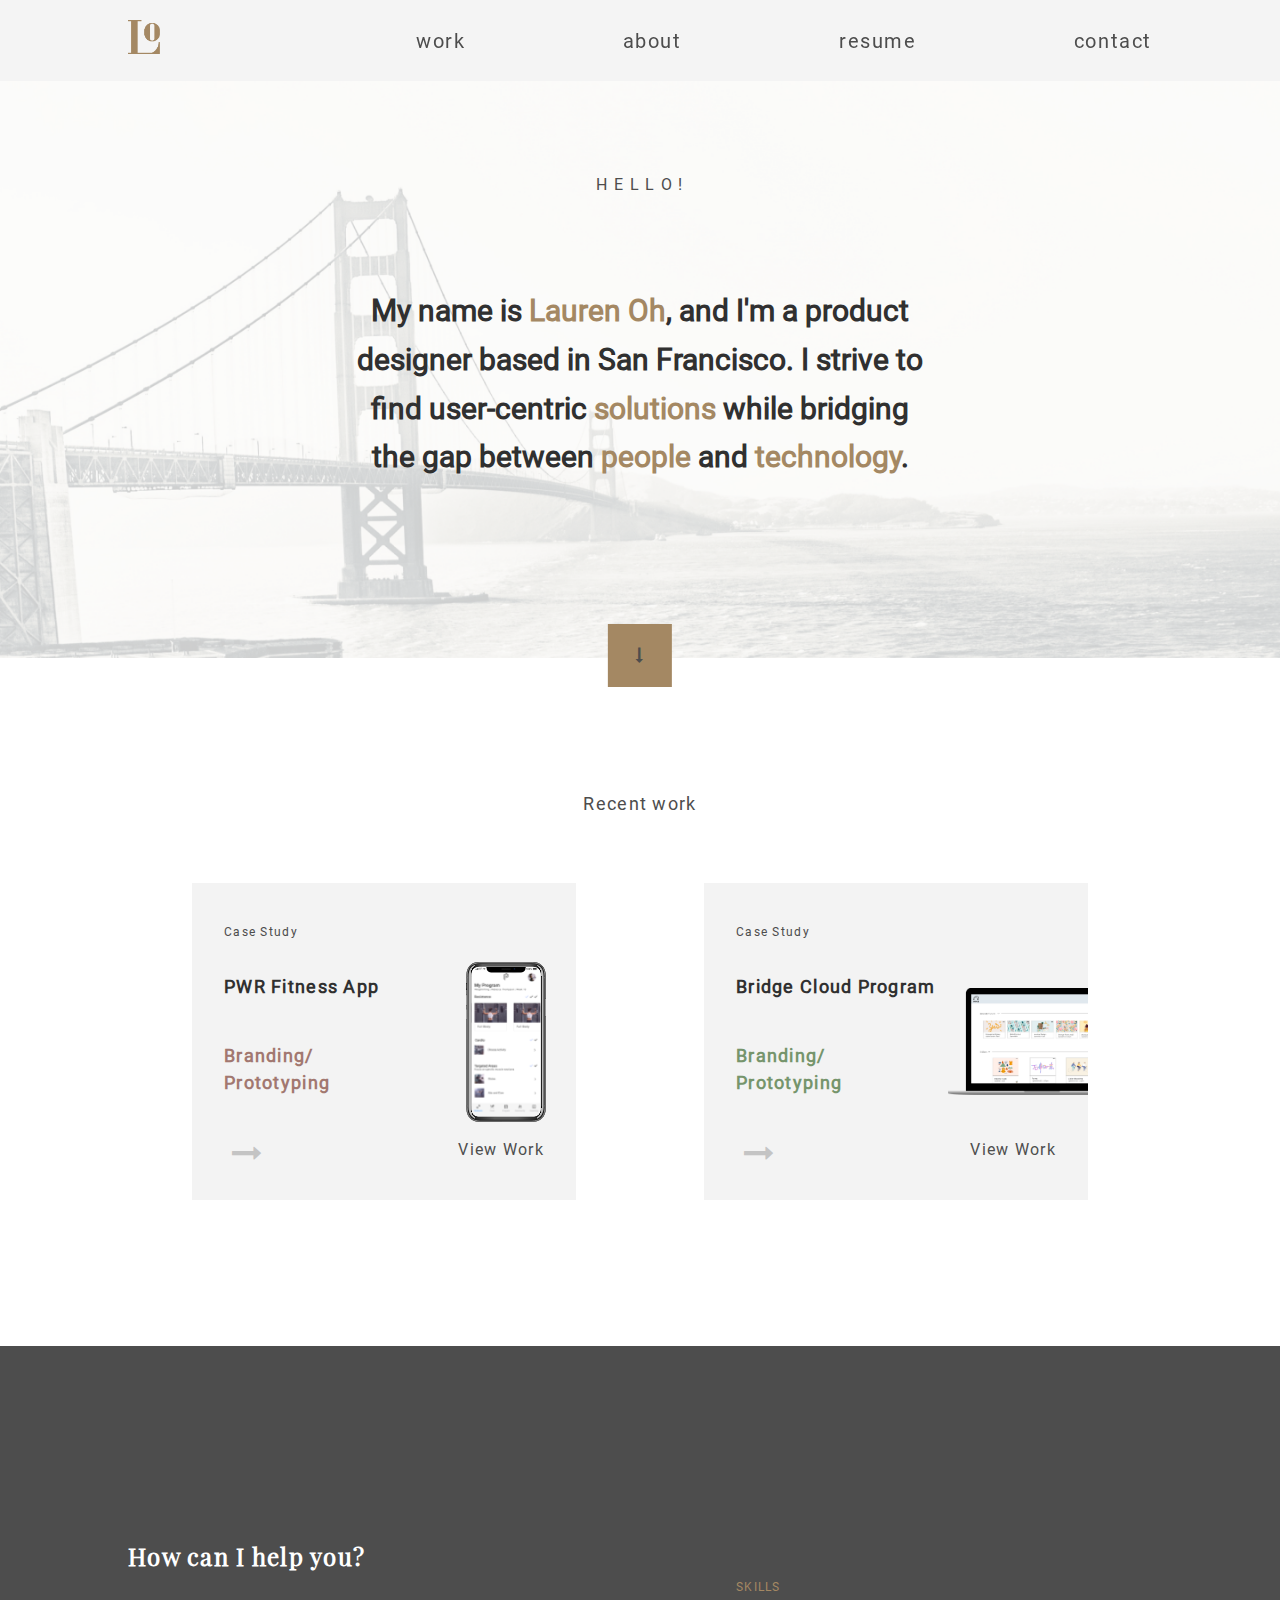
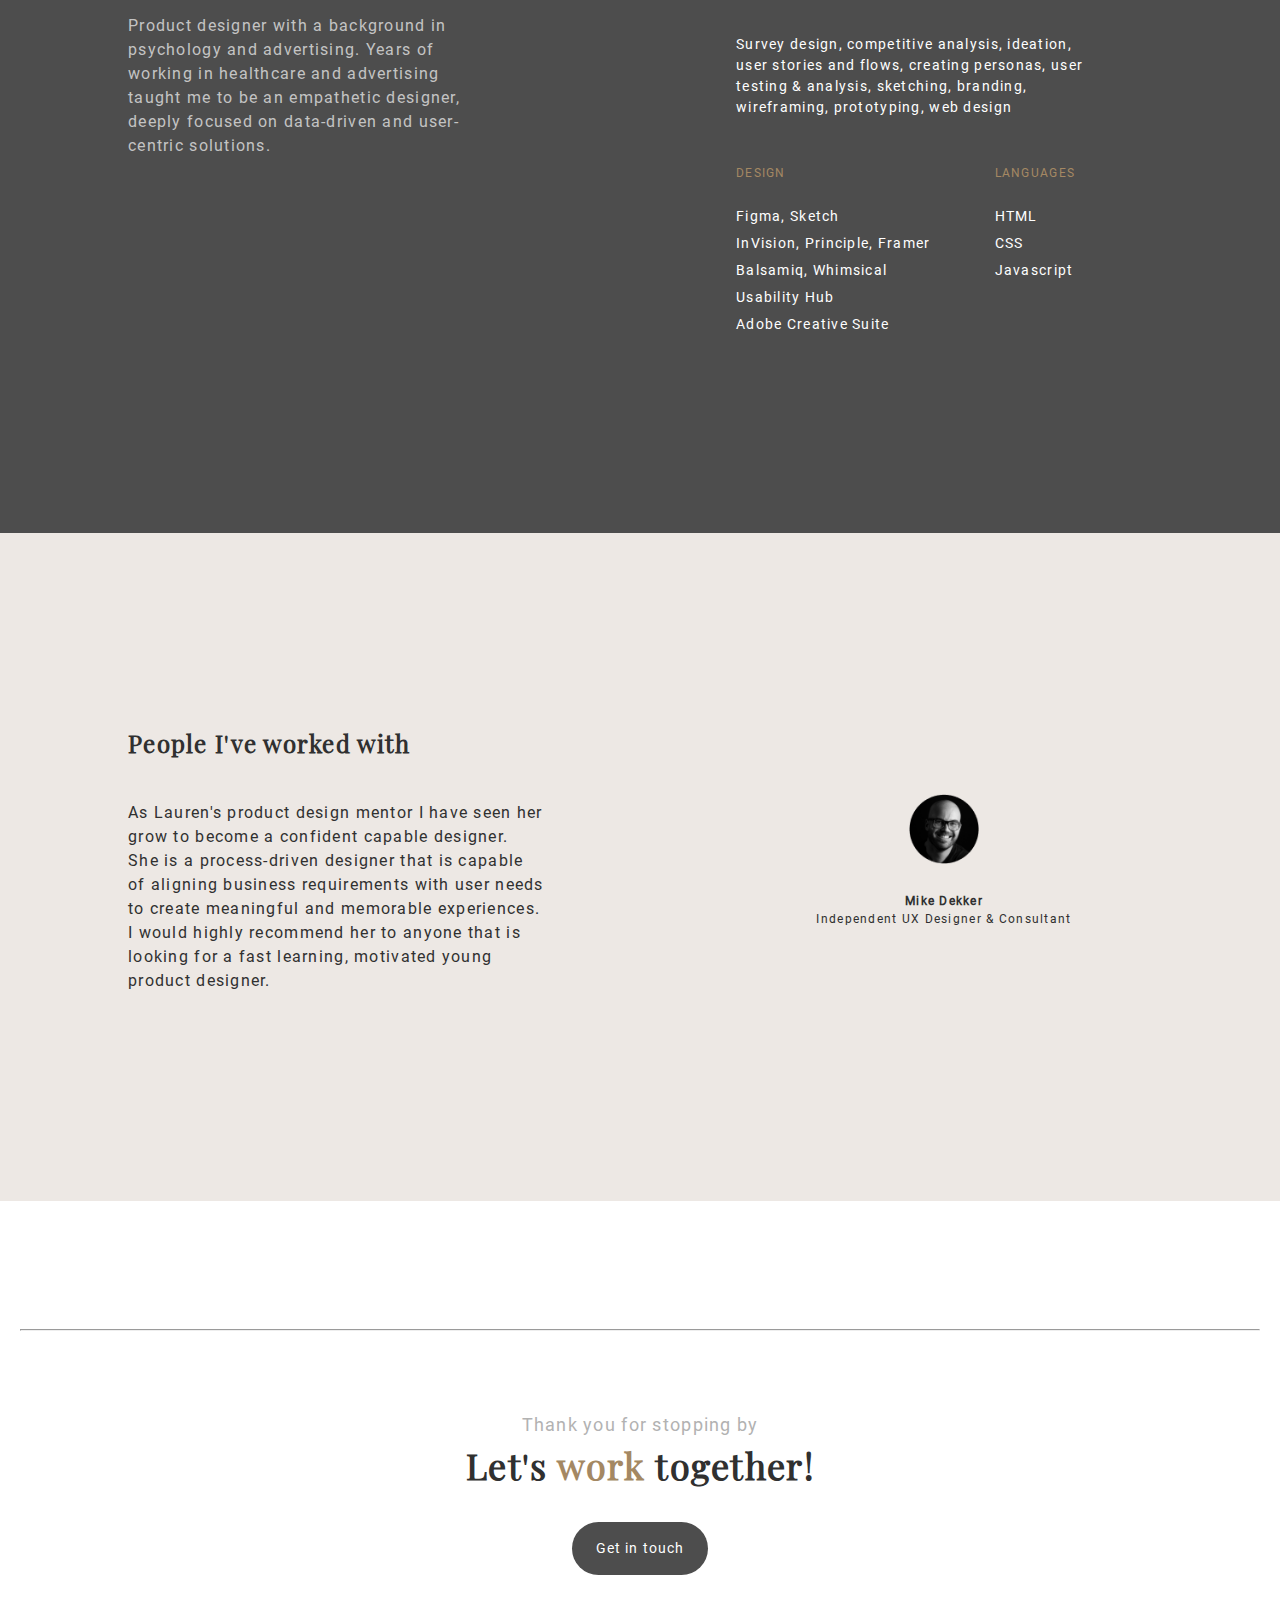
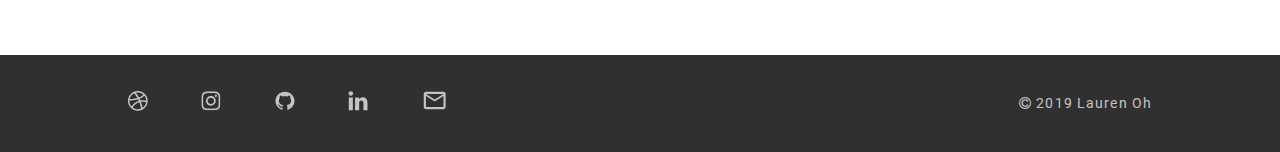
==== index.html @ cbb84909 "resume update" ====
<!DOCTYPE html>
<html lang="en">
<head>
  <!-- Global site tag (gtag.js) - Google Analytics -->
  <script async src="https://www.googletagmanager.com/gtag/js?id=G-BFFGH9ZVQP"></script>
  <script>
    window.dataLayer = window.dataLayer || [];
    function gtag(){dataLayer.push(arguments);}
    gtag('js', new Date());

    gtag('config', 'G-BFFGH9ZVQP');
  </script>

  <link rel="icon" type="image/png" href="images/favicon-16x16.png" sizes="16x16">
  <link rel="icon" type="image/png" href="images/favicon-32x32.png" sizes="32x32">
  <link rel="icon" type="image/png" href="images/logo_1.png" sizes="96x96">
  <link rel="icon" type="image/png" href="images/android-chrome-192x192.png" sizes="160x160">
  <link rel="icon" type="image/png" href="images/android-chrome-192x192.png" sizes="196x196">
  <link rel="apple-touch-icon" sizes="57x57" href="images/apple-touch-icon-180x180.png">
  <link rel="apple-touch-icon" sizes="114x114" href="images/apple-touch-icon-180x180.png">
  <link rel="apple-touch-icon" sizes="72x72" href="images/apple-touch-icon-180x180.png">
  <link rel="apple-touch-icon" sizes="144x144" href="images/apple-touch-icon-180x180.png">
  <link rel="apple-touch-icon" sizes="60x60" href="images/apple-touch-icon-180x180.png">
  <link rel="apple-touch-icon" sizes="120x120" href="images/apple-touch-icon-180x180.png">
  <link rel="apple-touch-icon" sizes="76x76" href="images/apple-touch-icon-180x180.png">
  <link rel="apple-touch-icon" sizes="152x152" href="images/apple-touch-icon-180x180.png">
  <meta name="msapplication-TileColor" content="#2b5797">
  <meta name="msapplication-TileImage" content="/mstile-144x144.png">

  <title>Product Designer | Lauren Oh</title>
  <meta name="viewport" content="width=device-width, intial-scale=1">
  <!-- Font Awesome -->
  <link href="https://maxcdn.bootstrapcdn.com/font-awesome/4.7.0/css/font-awesome.min.css" rel="stylesheet">
  <!-- Custom Styles -->
  <link rel="stylesheet" href="styles/normalize.css">
  <link rel="stylesheet" href="styles/main.css">
  <link rel="stylesheet" href="styles/about-me.css">
  <link rel="stylesheet" href="styles/project.css">
  <link rel="stylesheet" href="styles/project2.css">
  <link rel="stylesheet" href="styles/contact.css">
  <link rel="stylesheet" type="text/css" href="styles/animate.css">
</head>

<!--Font Sizes
PARAGRAPH
Mobile(10)/Desktop(16)-> text-xs md:text-base lg:text-base
Mobile(12)/Desktop(20)-> text-xs md:text-xl lg:text-xl
Mobile(16)/Desktop(25)-> text-base md:text-2xl lg:text-2xl

HEADER
Mobile(18)/Desktop(30)-> text-lg md:text-3xl lg:text-3xl
Mobile(25)/Desktop(36)-> text-2xl md:text-4xl lg:text-4xl
Mobile(30)/Desktop(45)-> text-3xl md:text-5xl lg:text-5xl
-->
<body>
  <nav class="navbar-position">
    <div class="navbar-container">
      <a href="/index.html"><img src="images/logo_1.png" alt="logo" width="32" height="34"></a>
      <div class="navbar-section">
        <a href="/index.html#work" class="navbar-word navbar-work">work</a>
        <a href="/about-me.html" class="navbar-word">about</a>
        <a href="https://drive.google.com/file/d/1Kkj6wcuo2KZPsmFwVbQT-AN4ywrLb2QT/view?usp=sharing" target="_blank" class="navbar-word">resume</a>
        <a href="/contact.html" class="navbar-word">contact</a>
      </div>
    </div>
  </nav>
  <section class="main-container info-section">
    <h1 class="animated fadeInDown intro-header">H E L L O !</h1>
    <p class="animated fadeIn intro-message">My name is <a href="/about-me.html"><span class="highlighted-text">Lauren Oh</span></a>, and I'm a product designer based in San Francisco. I strive to find user-centric <span class="highlighted-text">solutions</span> while bridging the gap between <span class="highlighted-text">people</span> and <span class="highlighted-text">technology</span>.</p>
    <!--
    <a href="/project.html"><div class="primary-button">View work<i class="fa fa-long-arrow-right" aria-hidden="true"></i></div></a>
  -->
    <a href="/index.html#work"><div class="animated fadeIn fade-work arrow-box"><i class="fa fa-long-arrow-down" aria-hidden="true"></i></div></a>
  </section>


<!--
  <div class="profile-backdrop">
    <img class="profile-picture" src="images/profile-picture.jpg" alt="profile-picture">
    <a href="/about-me.html"><button class="primary-button text-xs lg:text-sm py-4 px-6 about-me-button" type="button">About me<i class="fa fa-long-arrow-right ml-2" aria-hidden="true"></i></button></a>
  </div>
-->

<section class="main-container recent-work-padding" id="work">
  <div class="recent-work">
    <div>Recent work</div>
    <!--<div><i class="fa fa-long-arrow-down recent-arrow" aria-hidden="true"></i></div>-->
  </div>
  <div class="case-study-container">

    <div class="case-study-box2 animated fadeInLeft fade-cs" onclick="viewPwr()">
      <div>
        <h1 class="case-study">Case Study</h1><br>
        <h2 class="case-study-name">PWR Fitness App</h2><br>
        <p class="case-study-type2">Branding/<br> Prototyping</p><br>
        <div class="view-work">
          <i class="fa fa-long-arrow-right large-arrow-right" aria-hidden="true"></i>
          <a href="/project2.html">View Work</a>
        </div>
      </div>
    </div>


    <div class="case-study-box animated fadeInLeft fade-cs" onclick="viewBridge()">
      <div>
        <h1 class="case-study">Case Study</h1><br>
        <h2 class="case-study-name">Bridge Cloud Program</h2><br>
        <p class="case-study-type1">Branding/<br>Prototyping</p><br>
        <div class="view-work">
          <i class="fa fa-long-arrow-right large-arrow-right" aria-hidden="true"></i>
          <a href="/project.html">View Work</a>
        </div>
      </div>
    </div>

  </div>
</section>

  <section class="main-container skills-container skills-info">
    <div class="skills-box">
      <div class="skills-text-alignment">
        <h1 class="skills-question">How can I help you?</h1><br>
        <p class="skills-sentences">Product designer with a background in psychology and advertising. Years of working in healthcare and advertising taught me to be an empathetic designer, deeply focused on data-driven and user-centric solutions.</p>
      </div>



    <div class="skills-list-placement">
      <div class="skills-paragraph">
        <h2 class="skills-header">SKILLS</h2><br>
        <p class="skills-list">Survey design, competitive analysis, ideation, user stories and flows, creating personas, user testing & analysis, sketching, branding, wireframing, prototyping, web design</p>
      </div>
      <div class="skills-details">
        <div>
          <h2 class="skills-header">DESIGN</h2><br>
          <ul class="skills-list-padding">
            <li class="design-list">Figma, Sketch</li>
            <li class="design-list">InVision, Principle, Framer</li>
            <li class="design-list">Balsamiq, Whimsical</li>
            <li class="design-list">Usability Hub</li>
            <li class="design-list">Adobe Creative Suite</li>
          </ul>
        </div>

        <div class="language">
          <h2 class="skills-header">LANGUAGES</h2><br>
          <ul class="skills-list-padding">
            <li class="language-list">HTML</li>
            <li class="language-list">CSS</li>
            <li class="language-list">Javascript</li>
          </ul>
        </div>
      </div>
    </div>
    </div>
  </section>

  <section class="main-container mentor-container">
    <div class="mentor-box">
      <div class="mentor-text-alignment">
        <h1 class="mentor-review">People I've worked with</h1><br>
        <p class="mentor-sentences">As Lauren's product design mentor I have seen her grow to become a confident capable designer. She is a process-driven designer that is capable of aligning business requirements with user needs to create meaningful and memorable experiences. I would highly recommend her to anyone that is looking for a fast learning, motivated young product designer.</p>
      </div>
      <div class="mentor-image-container flex-1">
        <div class="mentor-image-items">
          <img class="mentor-picture" src="images/mentor-picture.jpg" alt="mentor-picture" width="70" height="70">
          <p><span class="font-bold">Mike Dekker</span><br>Independent UX Designer & Consultant</p>
        </div>
      </div>
    </div>
  </section>



  <hr class="final-line grey-line">

  <section class="main-container thankyou-container">
    <h1 class="thank-you">Thank you for stopping by</h1>
    <h2 class="work-together larger-font">Let's <span class="highlighted-text">work</span> together!</h2>
    <a href="mailto:yjo0101@gmail.com"><div class="primary-button">Get in touch</div></a>
  </section>

  <footer class="main-container footer">
    <div class="footer-flex">
      <div class="footer-items-flex flex-1">
        <a href="https://dribbble.com/laurenoh" target="_blank"><img src="images/dribbble.svg" alt="instagram" width="20" height="20"></a>
        <a href="https://www.instagram.com/laurenoh/" target="_blank"><img src="images/instagram.svg" alt="instagram" width="20" height="20"></a>
        <a href="https://github.com/laurenoh" target="_blank"><img src="images/github.svg" alt="github" width="20" height="20"></a>
        <a href="https://www.linkedin.com/in/laurenyoh/" target="_blank"><img src="images/linkedin.svg" alt="linkedin" width="20" height="20"></a>
        <a href="/contact.html"><img src="images/email.svg" alt="email" width="27" height="27"></a>
      </div>
      <div>
        <i class="copyright fa fa-copyright" aria-hidden="true"></i> 2019 Lauren Oh
      </div>
    </div>
  </footer>

  <script src="./main.js"></script>

</body>


</html>
---- styles/main.css ----
@font-face {
  font-family: Roboto;
  src: url("../fonts/roboto-v20-latin-regular.woff");
}

@font-face {
  font-family: PlayfairDisplay;
  src: url("../fonts/playfair-display-v15-latin-regular.woff");
}

h1, h2, h3, h4, li {
  font-weight: normal;
  font-size: inherit;
  font-weight: inherit;
  margin: 0;
}

body {
  margin: 0;
}

html {
  line-height: 1.5;
}

a:link {
  text-decoration: none;
  color: #4d4d4d;
}

a:visited {
  text-decoration: none;
  color: #4d4d4d;
}

a:hover {
  text-decoration: underline;
  color: #4d4d4d;
}

a:active {
  text-decoration: none;
  color: #4d4d4d;
}

img {
  max-width: 100%
}

.main-container {
  font-family: Roboto, san-sans-serif;
  letter-spacing: 0.08em;
  padding: 1.25rem .5rem;
}

.navbar-position {
  position: sticky;
  top: 0;
  background-color: rgba(243, 243, 243, 0.95);
  z-index:1;
}

.navbar-container {
  display: flex;
  flex-direction: row;
  align-items: center;
  margin-left: auto;
  margin-right: auto;
  padding: 1.25rem;
  max-width: 64rem;
}

.navbar-section{
  display: flex;
  flex-direction: row;
  justify-content: space-between;
  flex: 1 1 0%;
  margin-left: 1.25rem
}

@media only screen and (min-width: 768px) {
  .navbar-section{
    margin-left: 16rem;
  }
}

.navbar-word {
  color: #4d4d4d;
  font-size: .875rem;
  font-family: Roboto, san-sans-serif;
  letter-spacing: 0.08em;
  text-decoration: none;
}

@media only screen and (min-width: 768px) {
  .navbar-word {
    font-size: 1.25rem;
  }
}
@media only screen and (min-width: 1024px) {
  .navbar-word {
    font-size: 1.25rem;
  }
}

.info-section {
  background-image: url("../images/heroimage.png");
  background-size: cover;
  padding-bottom: 7.5rem;
  background-repeat: no-repeat;
  background-position: center;
  position: relative;
  text-align: center;
  display: flex;
  justify-content: center;
  align-items: center;
  flex-direction: column;
}


.intro-header {
  color: #4d4d4d;
  margin-top: 4.5rem;
  margin-bottom: 3.75rem;
  font-size: 1rem;
}

.intro-message {
  color: #303030;
  letter-spacing: 0em;
  margin-bottom: 3.5rem;
  font-size: 1.5rem;
  font-weight: bold;
  line-height: 1.625;
  max-width: 24rem;
  animation-delay: 1s;
}

@media only screen and (min-width: 768px) {
  .intro-message {
  font-size: 1.875rem;
  max-width: 36rem;
  }
}

@media only screen and (min-width: 1024px) {
  .intro-message {
  font-size: 1.875rem;
  }
}

.highlighted-text {
  color: #A48863;
}

.fade-work {
  animation-delay: 2s;
}


.primary-button {
  background-color: #4d4d4d;
  border-radius: 2.9375rem;
  letter-spacing: 0.08em;
  border: none;
  color: #ffffff;
  font-size: .75rem;
  padding: 1rem 1.5rem;
  display: inline-block;
}

@media only screen and (min-width: 1024px) {
  .primary-button {
  font-size: .875rem;
  }
}


.arrow-box {
  background-color: #A48863;
  border: none;
  bottom: -1.8rem;
  padding: 1.2rem 1.75rem;
  left: 50%;
  position: absolute;
  transform: translateX(-50%);
}

/*--Landing page profile picture
.profile-backdrop {
  align-items: flex-end;
  background-image: url("../images/profile-backdrop.jpg");
  background-size: cover;
  background-position: center;
  display: flex;
  height: 70vw;
}

.profile-picture {
  background-image: url("../images/profile-picture.jpg");
  background-size: cover;
  background-position: center;
  height: 100%;
  margin-left: 25vw;
  width: 50vw;
}

.about-me-button {
  border-radius: 0rem;
  font-family: sans-serif;
  flex-grow: 1;
  font-size: .625rem;
  white-space: normal;
}
*/
.recent-work-padding {
  padding-bottom: 8rem;
}

.recent-work {
  color: #4d4d4d;
  text-align: center;
  font-size: .75rem;
  padding-top: 7rem;
  padding-bottom: 3rem;
}

@media only screen and (min-width: 768px) {
  .recent-work {
  font-size: 1rem;
  }
}

@media only screen and (min-width: 1024px) {
  .recent-work {
  font-size: 1.125rem;
  }
}

.recent-arrow {
  padding-top: .75rem;
}

.fade-cs {
  animation-delay: 1s;
}

.case-study-container {
  display: flex;
  flex-direction: column;
  max-width: 64rem;
  margin-left:auto;
  margin-right: auto;
}

@media only screen and (min-width: 768px) {
  .case-study-container {
  flex-direction: row;
  }
}


.case-study-box {
  margin-top: 1.125rem;
  margin-bottom: 1.125rem;
  padding: 2rem 2rem;
  background-color: #f3f3f3;
  background-image: url("../images/cut-dashboard.png");
  background-position: right;
  background-repeat: no-repeat;
  background-size: 140px;
  width: 100%;
  max-width: 20rem;
  margin-left: auto;
  margin-right: auto;
}

.case-study-box:hover, .case-study-box2:hover {
  cursor: pointer;
  background-color: #e6e6e6;
  transition: background-color .125s;
}

.case-study-box2 {
  margin-top: 1.125rem;
  margin-bottom: 1.125rem;
  padding: 2rem 2rem;
  background-color: #f3f3f3;
  background-image: url("../images2/mobile-dashboard.svg");
  background-position: right 30px center;
  background-repeat: no-repeat;
  width: 100%;
  max-width: 20rem;
  margin-left: auto;
  margin-right: auto;
  background-size: 80px;
}

.case-study {
  color: #4d4d4d;
  font-size: .75rem;
  margin: 0.67em 0;
}

.case-study-name {
  color: #303030;
  font-size: 1.125rem;
  font-weight: bold;
}

.case-study-type1 {
  color: #76956C;
  font-weight: bold;
  font-size: 1.125rem;
}

.case-study-type2 {
  color: #A27870;
  font-weight: bold;
  font-size: 1.125rem;
}

.large-arrow-right {
  color: #c4c4c4;
  font-size: 1.875rem;
}

.view-work {
  color: #4d4d4d;
  display:flex;
  justify-content: space-between;
}



.skills-container {
  padding: 8rem 1.25rem;
}

@media only screen and (min-width: 768px) {
  .skills-container {
  padding: 12rem 1.25rem;
  }
}

.skills-box {
  max-width: 64rem;
  margin-left: auto;
  margin-right: auto;
  display: flex;
  flex-direction: column;

}

@media only screen and (min-width: 768px) {
  .skills-box {
  flex-direction: row;
  }
}

.skills-text-alignment {
  flex: 1 1 0%;
}

@media only screen and (min-width: 1024px) {
  .skills-text-alignment {
    padding-right: 12rem;
  }
}

.skills-info {
  background-color: #4d4d4d;
  color: #c4c4c4;
}


.skills-question {
  color: #ffffff;
  font-family: PlayfairDisplay;
  max-width: 31.25rem;
  font-weight: bold;
  font-size: 1.5rem;
  margin: 0;
}

.skills-sentences {
  letter-spacing: .08em;
  font-size: 1rem;
}

.skills-details {
  display: flex;
  flex-direction: row;
}

.skills-list {
  color: #ffffff;
  display: block;
  padding-bottom: 2rem;
  font-size: .75rem;
}

@media only screen and (min-width: 768px) {
  .skills-list {
  font-size: .875rem;
  }
}

@media only screen and (min-width: 1024px) {
  .skills-list {
  font-size: .875rem;
  }
}

.skills-list-placement {
  display: flex;
  flex-direction: column;
  padding-top: 2.5rem;
  flex: 1 1 0%;
  margin-left: 4rem;
  margin-right: 4rem;
}

.skills-header {
  color: #A48863;
  font-size: .75rem;
}

.skills-list-padding {
  padding-left: 0rem;
  list-style: none;
  margin: 0;
  padding: 0;
}

.language {
  margin-left: 4rem;
}

.design-list {
  color: #ffffff;
  display: block;
  margin-bottom: .375rem;
  font-size: .75rem;
}

@media only screen and (min-width: 768px) {
  .design-list {
  font-size: .875rem;
  }
}

@media only screen and (min-width: 1024px) {
  .design-list {
  font-size: .875rem;
  }
}

.language-list {
  color: #ffffff;
  display: block;
  margin-bottom: .375rem;
  font-size: .75rem;
}

@media only screen and (min-width: 768px) {
  .language-list {
  font-size: .875rem;
  }
}

@media only screen and (min-width: 1024px) {
  .language-list {
  font-size: .875rem;
  }
}

.mentor-container {
  background-color: #C2B2A4;
  background: rgba(194, 178, 164, 0.3);
  color: #303030;
  padding: 8rem 1.25rem;
}

@media only screen and (min-width: 768px) {
  .mentor-container {
  padding: 12rem 1.25rem;
  }
}

.mentor-box {
  max-width: 64rem;
  margin-left: auto;
  margin-right: auto;
  display: flex;
  flex-direction: column;
}

@media only screen and (min-width: 768px) {
  .mentor-box {
  flex-direction: row;
  }
}

.mentor-text-alignment {
  flex: 1 1 0%;
}

@media only screen and (min-width: 1024px) {
  .mentor-text-alignment {
    padding-right: 12rem;
  }
}

.mentor-review {
  color: #303030;
  font-family: PlayfairDisplay;
  font-weight: bold;
  font-size: 1.5rem;
  margin: 0rem;
}

.mentor-sentences {
  letter-spacing: .08em;
  font-size: 1rem;
}

.mentor-image-container {
  display: flex;
  justify-content: space-around;
}

.mentor-image-items {
  margin-top: 2.5rem;
  margin-bottom: 2.5rem;
  font-size: .75rem;
  text-align: center;
  display: flex;
  justify-content: center;
  align-items: center;
  flex-direction: column;
}

.mentor-picture {
  margin-bottom: 1rem;
}

.line-margin {
  margin: 2.5rem 1.25rem 0rem 1.25rem;
}

.thankyou-container {
  text-align: center;
  padding-top: 5rem;
  padding-bottom: 5rem;
}

.thank-you {
  color: #b2b2b2;
  font-size: .75rem;
  margin-bottom: 0rem;
}

@media only screen and (min-width: 768px) {
  .thank-you {
  font-size: .875rem;
  }
}

@media only screen and (min-width: 1024px) {
  .thank-you {
  font-size: 1.125rem;
  }
}

.work-together {
  font-family: PlayfairDisplay;
  color: #303030;
  margin-top: 0rem;
  margin-bottom: 1.875rem;
}

.footer {
  background-color: #303030;
  color: #c4c4c4;
  padding: .75rem;
  font-size: .75rem;
  text-align: right;
}

@media only screen and (min-width: 1024px) {
  .footer {
  font-size: .875rem;
  }
}

.footer-flex {
  display: flex;
  flex-direction: row;
  justify-content: space-between;
  align-items: center;
  padding: 1.25rem;
  max-width: 64rem;
  margin-left: auto;
  margin-right: auto;
}

.footer-items-flex {
  display: flex;
  flex-direction: row;
  justify-content: space-between;
  align-items: center;
  max-width: 20rem;
}

.copyright {
  margin-left: 2.5rem;
}
---- styles/about-me.css ----
@font-face {
  font-family: Roboto;
  src: url("../fonts/roboto-v20-latin-regular.woff");
}

@font-face {
  font-family: PlayfairDisplay;
  src: url("../fonts/playfair-display-v15-latin-regular.woff");
}

h1, h2, h3, h4, li {
  font-weight: normal;
}

.about-container {
  font-family: Roboto, san-sans-serif;
  letter-spacing: 0.08em;
  padding: 1.25rem;
  font-size: .75rem;
  max-width: 90rem;
}

.about-me-container{
  position: relative;
  padding: 4.25rem 1.25rem 25rem 1.25rem;
}

.about-me-container::after {
  content: "";
  background-image: url("../images/about-profile-picture.jpg");
  background-size: cover;
  background-repeat: no-repeat;
  background-position: center;

  opacity: 0.7;
  top: 0;
  left: 0;
  bottom: 0;
  right: 0;
  position: absolute;
  z-index: -1;
}

.about-me-box {
  max-width: 64rem;
  margin: 0rem .5rem;
}

.lauren-header {
  color: #4d4d4d;
  margin-top: 0rem;
}

.lauren-large-header {
  font-family: PlayfairDisplay;
  margin-top: 0rem;
  margin-bottom: 5rem;
}





.small-header {
  color: #4d4d4d;
  margin-top: 3.375rem;
}

.large-header {
  font-family: PlayfairDisplay;
  margin-top: 0rem;
  margin-bottom: 5rem;
}

.plunge-paragraph {
  padding-top: 3.375rem;
  padding-bottom: 1.25rem;
}

@media only screen and (min-width: 1024px) {
  .plunge-paragraph {
    max-width: 42rem;
    padding-left: 0rem;
    padding-right: 0rem;
  }
}

.about-section-font {
  font-size: .75rem;
}

@media only screen and (min-width: 768px) {
  .about-section-font  {
    font-size: .875rem;
  }
}
@media only screen and (min-width: 1024px) {
  .about-section-font  {
    font-size: 1rem;
  }
}

.about-section-header {
  font-size: 1rem;
}

@media only screen and (min-width: 768px) {
  .about-section-header  {
    font-size: 1.125rem;
  }
}
@media only screen and (min-width: 1024px) {
  .about-section-header  {
    font-size: 1.5rem;
  }
}

.job-section {
  background-color: #C4C4C4;
  margin-left: 20px;
  margin-right: 20px;
  padding: 24px 36px;
  max-width: 42rem;
}

@media only screen and (min-width: 1024px) {
  .job-section {
    margin-left: auto;
    margin-right: auto;
  }
}

.last-paragraph {
  font-size: 12px;
  letter-spacing: 0.08em;
  max-width: 42rem;
}

@media only screen and (min-width: 1024px) {
  .last-paragraph {
    padding-left: 0;
    padding-right: 0;
  }
}
---- styles/project.css ----
@font-face {
  font-family: Roboto;
  src: url("../fonts/roboto-v20-latin-regular.woff");
}

@font-face {
  font-family: PlayfairDisplay;
  src: url("../fonts/playfair-display-v15-latin-regular.woff");
}

h1, h2, h3, h4, li {
  font-weight: normal;
}

.paragraph-padding {
  padding-top: .5rem;
  padding-bottom: 1.25rem;
}

.mx-auto {
  margin-left: auto;
  margin-right: auto;
}

.flex-1 {
  flex: 1 1 0%;
}

.heading-bold {
  font-weight: bold;
}

.header-gap {
  margin-top: 4rem;
}

.italicized {
  font-style: italic;
}

.font-bold {
  font-weight: bolder;
}

/*text-xs md:text-sm lg:text-base */
.small-font {
  font-size: .75rem;
}

@media only screen and (min-width: 768px) {
  .small-font  {
    font-size: .875rem;
  }
}
@media only screen and (min-width: 1024px) {
  .small-font  {
    font-size: 1rem;
  }
}

/*text-sm lg:text-base*/
.medium-font {
  font-size: .875rem;
}

@media only screen and (min-width: 1024px) {
  .medium-font  {
    font-size: 1rem;
  }
}

/* text-base md:text-base lg:text-xl */
.summary-text {
  font-size: 1rem;
}
@media only screen and (min-width: 1024px) {
  .summary-text {
    font-size: 1.25rem;
  }
}

/*text-2xl md:text-3xl lg:text-4xl */
.larger-font {
  font-size: 1.5rem;
  font-weight: bold;
}

@media only screen and (min-width: 768px) {
  .larger-font {
    font-size: 1.875rem;
  }
}

@media only screen and (min-width: 1024px) {
  .larger-font {
    font-size: 2.25rem;
  }
}

.cs-grid-layout  {
  max-width: 64rem;
  margin-left: auto;
  margin-right: auto;
}

.project-container {
  color: #303030;
  padding: 8rem 1.25rem 0rem 1.25rem;
  font-family: Roboto, san-sans-serif;
  font-size: .75rem;
  letter-spacing: 0.08em;
  max-width: 64rem;
}

.cs-top-box {
  padding: 4.25rem 1.25rem;
  margin: auto;
  position: relative;
}

.cs-top-box::after {
  content: "";
  background-color: #C2B2A4;
  background-size: cover;
  opacity: 0.3;
  top: 0;
  left: 0;
  bottom: 0;
  right: 0;
  position: absolute;
  z-index: -1;
}

.light-gray-font {
  color: #b2b2b2;
}

.dark-gray-font {
  font-family: PlayfairDisplay;
  color: #303030;
  margin-top: 1rem;
  margin-bottom: 1rem;
}
@media only screen and (min-width: 768px) {
  .dark-gray-font {
    font-size: 1.875rem;
  }
}
@media only screen and (min-width: 1024px) {
  .dark-gray-font  {
    font-size: 2.25rem;
  }
}

.dashboard-margin {
  margin: auto;
}

.summary-spacing {
  margin-top: 0rem;
}

@media only screen and (min-width: 768px) {
  .summary-spacing {
    margin-top: 2.5rem;
  }
}

.prototype-buttons {
  display: flex;
  flex-direction: row;
  max-width: 64rem;
  justify-content: flex-end;
}

.secondary-button {
  background-color: #ffffff;
  border-radius: 2.9375rem;
  border: .0625rem solid black;
  color: #303030;
  letter-spacing: 0.08em;
  font-size: .75rem;
  padding: 1rem 1.5rem;
}

@media only screen and (min-width: 768px) {
  .secondary-button {
    font-size: .875rem;
  }
}

.column-container {
  margin: auto;
  text-align: center;
  display: flex;
  flex-direction: column;
}

@media only screen and (min-width: 768px) {
  .column-container  {
    flex-direction: row;
  }
}

.column-heading {
  padding-top: .5rem;
  padding-bottom: .5rem;
}

.remove-bullet {
  list-style-type: none;
  margin: 0rem;
  padding: 0rem;
}

@media only screen and (min-width: 768px) {
  .side-borders {
    border-left: .0625rem solid gray;
    border-right: .0625rem solid gray;
  }
}

.overview-container {
  display: flex;
  flex-direction: column;
  color: #303030;
  padding: 8rem 1.25rem 0rem 1.25rem;
  font-family: Roboto, san-sans-serif;
  font-size: .75rem;
  letter-spacing: 0.08em;
  max-width: 64rem;
}

@media only screen and (min-width: 768px) {
  .overview-container {
    flex-direction: row;
  }
}

.list-height {
    line-height: 1.875rem;
}

.landing-pg-container {
  margin-bottom: 5rem;
}

.landing-pg {
  display: block;
  margin: auto;
  max-height: 60rem;
}

@media only screen and (min-width: 768px) {
  .landing-pg {
    margin-right: 0rem;
    margin-left: 0rem;
    max-height: 100rem;
  }
}

@media only screen and (min-width: 1024px) {
  .landing-pg {
    max-height: 200rem;
  }
}

.data-background {
  background: rgba(207, 203, 203, 0.3);
}

.data-section {
  background-color: #FFFFFF;
  margin-top: 1.25rem;
  margin-bottom: 1.25rem;
  padding: 2rem;
  letter-spacing: 0rem;
}

@media only screen and (min-width: 768px) {
  .data-section{
    padding: 2.5rem;
  }
}

.item-1 {
  grid-area: prevalence;
}

.item-2 {
  grid-area: personal;
}

.item-3 {
  grid-area: most;
}

.item-4 {
  grid-area: sharing;
}

.item-5 {
  grid-area: creating;
}

.item-6 {
  grid-area: ease;
}

@media only screen and (min-width: 0px) {
  .data-grid-layout  {
    display: grid;
    grid-template-columns: 1fr 1fr;
    grid-column-gap: 25px;
    grid-template-rows: 1fr 1fr 1fr;
    grid-row-gap: 15px;
    grid-template-areas:
    "prevalence personal"
    "most sharing"
    "creating ease"
  }
}

@media only screen and (min-width: 768px) {
  .data-grid-layout  {
    display: grid;
    grid-template-columns: 1fr 1fr 1fr;
    grid-column-gap: 80px;
    grid-template-rows: 1fr 1fr;
    grid-row-gap: 50px;
    grid-template-areas:
    "prevalence personal most"
    "sharing creating ease"
  }
}

.percentage {
  font-family: PlayfairDisplay;
  color: #A17870;
  font-size: 1.5rem;
  font-weight: bold;
}

@media only screen and (min-width: 768px) {
  .percentage {
    font-size: 1.875rem;
  }
}

@media only screen and (min-width: 1024px) {
  .percentage {
    font-size: 3rem;
  }
}

.paragraph-text {
  font-size: .75rem;
}

@media only screen and (min-width: 768px) {
  .paragraph-text  {
    font-size: 1rem;
  }
}

@media only screen and (min-width: 1024px) {
  .paragraph-text  {
    font-size: 1.25rem;
  }
}

.competitive-analysis-container {
  padding-top: 5rem;
  padding-bottom: 5rem;
}

.button-container {
  display: flex;
  flex-direction: column;
}

@media only screen and (min-width: 768px) {
  .button-container {
    flex-direction: row;
    justify-content: flex-end;
  }
}

.buttons-items {
  align-self: flex-end;
}

@media only screen and (min-width: 768px) {
  .buttons-items {
    align-self: auto;
  }
}

.swot-spacing {
  margin-right: 0rem;
}

@media only screen and (min-width: 768px) {
  .swot-spacing{
    margin-right: 1.25rem;
  }
}

.analysis-spacing {
  margin-top: 1.25rem;
}

@media only screen and (min-width: 768px) {
  .analysis-spacing {
    margin-top: 0rem;
  }
}

.fa-long-arrow-right {
  margin-left: .5rem;
}

.finding-heading {
  padding-top: 3rem;
}

.cloud-container {
  display: flex;
  flex-direction: row;
  align-items: center;
  justify-content: space-around;
  padding-top: 2rem;
  padding-bottom: 2rem;
}

.cloud-flex {
  display: flex;
  flex-direction: row;
  align-items: center;
}

.icon-spacing {
  margin-left: 1rem;
}

.findings {
  padding-bottom: 5rem;
}

.user-persona-container {
  margin-bottom: 1.25rem;
  letter-spacing: 0;
  display: flex;
  flex-direction: column;
}

@media only screen and (min-width: 768px) {
  .user-persona-container {
    flex-direction: row;
    justify-content: space-around;
  }
}

.persona-box {
  max-width: 20rem;
  margin-top: 0rem;
}

@media only screen and (min-width: 1024px) {
  .persona-box {
    max-width: 26rem;
  }
}

.persona-items {
  display: flex;
  flex-direction: row;
  justify-content: space-between;
}

.persona-quote {
 display: flex;
 flex-direction: row;
 justify-content: space-between;
 margin-top: 1.25rem;
}

.persona-button-spacing {
  margin-bottom: 5rem;
}

.persona-padding {
  padding-left: 1.25rem;
}

.frustration {
  margin-top: 1rem;
  margin-bottom: .5rem;
}
.motivation {
  margin-bottom: .5rem;
}

.motivation-p {
  margin-top: 0;
  margin-bottom: 1.25rem;
}


@media only screen and (min-width: 768px) {
  .daniel-box {
    margin-right: 2rem;
  }
}

@media only screen and (min-width: 768px) {
  .david-box {
    margin-left: 2rem;
  }
}
.persona-name {
  letter-spacing: 0.08em;
  font-weight: bold;
  font-size: 1.125rem;
  margin: 0;
}

@media only screen and (min-width: 768px) {
  .persona-name {
    font-size: 1.25rem;
  }
}
@media only screen and (min-width: 1024px) {
  .persona-name {
    font-size: 1.875rem;
  }
}

.persona-text {
  font-weight: bold;
  margin-top: .5rem;
  margin-bottom: .5rem;
}


@media only screen and (min-width: 768px) {
  .mdpy20 {
    padding-top: 5rem;
    padding-bottom: 5rem;
  }
}

.user-story-content {
  max-width: 32rem;
}

.user-flow-container {
  padding-bottom: 5rem;
  padding-top: 5rem;
}

.sharing {
  font-weight: bold;
  padding-top: .5rem;
}

.flow-image {
    background-image: url("../images/user_flow.svg");
    background-size: contain;
    background-repeat: no-repeat;
    background-position: center;
    height: 20rem;
    margin-top: 1.25rem;
    margin-bottom: 1.25rem;
}

@media only screen and (min-width: 768px) {
  .flow-image {
    height: 50rem;
  }
}


.flow-button {
  display: flex;
  justify-content: flex-end;
  align-content: flex-end;
}

.logos-list-spacing {
  margin-top: 2rem;
  display: flex;
  flex-direction: column;
  justify-content: space-around;
}

@media only screen and (min-width: 768px) {
  .logos-list-spacing {
    flex-direction: row;
  }
}

/* .image-width {
  width: 100%;
}

@media only screen and (min-width: 768px) {
  .image-width {
    width: 70%;
  }
} */

.list-flex {
  display: flex;
  flex-direction: row;
  background-color: rgba(207, 203, 203, 0.3);
  padding: 1rem 1.5rem;
}

@media only screen and (min-width: 768px) {
  .list-flex {
    margin-left: 1rem;
  }
}

.list-bottom-line {
  padding-bottom: .5rem;
  margin-bottom: .5rem;
  border-bottom: .0625rem solid gray;
}

.list-left-line {
  border-left: .0625rem solid gray;
}

.list-padding-left {
  padding-left: 1.25rem;
}

.list-padding-right {
  padding-right: 1.25rem;
}

.list-text {
  font-size: .75rem;
}

@media only screen and (min-width: 768px) {
  .list-text  {
    font-size: 1rem;
  }
}

.logos-image-spacing {
  margin-top: 2rem;
}

@media only screen and (min-width: 768px) {
  .logos-image-spacing {
    margin-top: 0;
    margin-left: 1rem;
  }
}

.moodboard-margin {
  margin-top: 2rem;
}

@media only screen and (min-width: 768px) {
  .moodboard-flex {
    display: flex;
    flex-direction: row;
  }
}

@media only screen and (min-width: 768px) {
  .moodboard-leftMargin {
    margin-left: 2rem;
  }
}



.font-flex {
  display: flex;
  flex-direction: column;
}

@media only screen and (min-width: 768px) {
  .font-flex {
    flex-direction: row;
    margin-top: 5rem;
    margin-bottom: 5rem;
  }
}

.font-image {
  margin-top: 2rem;
  margin-bottom: 2rem;
  background-position: center;
  width: 100%;
}


@media only screen and (min-width: 768px) {
  .palette-margin {
    padding-left: 1rem;
  }
}


.color-image {
  margin: 2rem 0rem 5rem 0rem;
  background-position: center;
  width: 100%;
}

.wireframe-flex {
  display: flex;
  flex-direction: column;
  padding: 2rem 0rem;
}

@media only screen and (min-width: 768px) {
  .wireframe-flex {
    flex-direction: row;
  }
}

.wireframe1 {
  width: 150%;
}

.wireframe-button {
  display: flex;
  justify-content: flex-end;
  align-content: flex-end;
  padding-bottom: 5rem;
}


.participant-image-container {
  display: flex;
  flex-direction: column;
  margin-top: 1.25rem;
}



.confusion-margin {
  margin-top: .5rem;
}

.test1 {
  padding-top: .5rem;
}

.a-items {
  display: flex;
  flex-direction: column;
}

.test2 {
  padding-top: 5rem;
}

.block {
  display: block;
}

@media only screen and (min-width: 768px) {
  .b-left-margin {
    margin-left: 5rem;
  }
}

.test3 {
  padding-top: 5rem;
}

@media only screen and (min-width: 1024px) {
  .lg-mt20 {
    margin-top: 5rem;
  }
}

.landing-pg-heading {
  padding-top: .5rem;
}

@media only screen and (min-width: 768px) {
  .normal-alignment {
    margin-right: 2.5rem;
  }
}

.center-alignment {
  margin-top: 2rem;
  margin-left: 0rem;
}

@media only screen and (min-width: 500px) {
  .center-alignment {
    margin-top: 0rem;
    margin-left: 0em;
  }
}

@media only screen and (min-width: 768px) {
  .center-alignment {
    margin-top: 0rem;
    margin-left: 2.5rem;
  }
}

@media only screen and (min-width: 768px) {
  .mockup-flex {
    display: flex;
  }
}

.cta-padding {
  padding-top: .5rem;
}

.alphabet-container {
  display: flex;
  flex-direction: column;
  margin-top: 1.25rem;
}

@media only screen and (min-width:640px) {
  .alphabet-container {
    flex-direction: row;
  }
}

.before-after-container {
  display: flex;
  flex-direction: column;
}

.before-text {
  font-size: .75rem;

}

@media only screen and (min-width: 768px) {
  .before-text  {
    font-size: .875rem;
  }
}

.after-text {
  font-size: .75rem;
  margin-top: 2rem;
}

@media only screen and (min-width: 768px) {
  .after-text  {
    font-size: .875rem;
  }
}

.before-after-spacing {
  margin-top: .5rem;
}

@media only screen and (min-width: 768px) {
  .before-after-spacing  {
    margin-top: 1.25rem;
  }
}

.pt20 {
    padding-top: 5rem;
}

@media only screen and (min-width: 768px) {
  .text-test-spacing  {
    margin-left: 5rem;
    margin-right: 5rem;
  }
}

@media only screen and (min-width: 768px) {
  .text-spacing  {
    margin-top: 2rem;
    margin-bottom: 0rem;
  }
}

@media only screen and (min-width: 768px) {
  .text-color-spacing {
    margin-top: 2rem;
  }
}

.final-line {
  margin: 8rem 1.25rem 0rem 1.25rem;
}

.final-prouduct-flex {
  display: flex;
  flex-direction: row;
}

.occupation {
  color: #b2b2b2;
}

.playfair {
  font-family: PlayfairDisplay;
}

.grey-line {
  color: #f3f3f3;
}

@media only screen and (min-width: 768px) {
  .final-mobile {
    background-image: url("../images/mobile_prototype.png");
    background-size: contain;
    background-repeat: no-repeat;
    padding-top: 70%;
    width: 100%;
    margin-top: .75rem;
  }
}

@media only screen and (min-width: 768px) {
  .final-desktop {
    background-image: url("../images/desktop_prototype.png");
    background-size: contain;
    background-repeat: no-repeat;
    padding-top: 70%;
    width: 100%;
    margin-top: .75rem;
  }
}


.last-button-margin {
  margin-top: 1rem;
}

.last-button {
  display: flex;
  justify-content: flex-start;
}


@media only screen and (min-width: 768px) {
  .last-button {
    display: flex;
    justify-content: flex-end;
    align-content: flex-end;
  }
}

.mobile-button {
  margin-right: .75rem;
}

.desktop-button {
  margin-left: .75rem;
}

.conclusion-width {
  max-width: 42rem;
}

.conclusion-header-margin {
  margin: 1.25rem 0rem;
}

.conclusion-sentence-margin {
  margin-bottom: 1.25rem;
}
---- styles/project2.css ----
@font-face {
  font-family: Roboto;
  src: url("../fonts/roboto-v20-latin-regular.woff");
}

@font-face {
  font-family: PlayfairDisplay;
  src: url("../fonts/playfair-display-v15-latin-regular.woff");
}

h1, h2, h3, h4, li {
  font-weight: normal;
}

.paragraph-padding {
  padding-top: .5rem;
  padding-bottom: 1.25rem;
}

.mockup-paragraph-height {
  height: 5rem;
}

.mx-auto {
  margin-left: auto;
  margin-right: auto;
}

.margin0 {
  margin: 0 0;
}

.flex-1 {
  flex: 1 1 0%;
}

.heading-bold {
  font-weight: bold;
}

.header-gap {
  margin-top: 4rem;
}

.italicized {
  font-style: italic;
}

.font-bold {
  font-weight: bolder;
}

/*text-xs md:text-sm lg:text-base */
.small-font {
  font-size: .75rem;
}

@media only screen and (min-width: 768px) {
  .small-font  {
    font-size: .875rem;
  }
}
@media only screen and (min-width: 1024px) {
  .small-font  {
    font-size: 1rem;
  }
}

/*text-sm lg:text-base*/
.medium-font {
  font-size: .875rem;
}

@media only screen and (min-width: 1024px) {
  .medium-font  {
    font-size: 1rem;
  }
}

/* text-base md:text-base lg:text-xl */
.summary-text {
  font-size: 1rem;
}
@media only screen and (min-width: 1024px) {
  .summary-text {
    font-size: 1.25rem;
  }
}

/*text-2xl md:text-3xl lg:text-4xl */
.larger-font {
  font-size: 1.5rem;
  font-weight: bold;
}

@media only screen and (min-width: 768px) {
  .larger-font {
    font-size: 1.875rem;
  }
}

@media only screen and (min-width: 1024px) {
  .larger-font {
    font-size: 2.25rem;
  }
}



.project-container {
  color: #303030;
  padding: 8rem 1.25rem 0rem 1.25rem;
  font-family: Roboto, san-sans-serif;
  font-size: .75rem;
  letter-spacing: 0.08em;
  max-width: 64rem;
}

.cs-top-box {
  padding: 4.25rem 1.25rem;
  margin: auto;
  position: relative;
}

.cs-top-box::after {
  content: "";
  background-color: #C2B2A4;
  background-size: cover;
  opacity: 0.3;
  top: 0;
  left: 0;
  bottom: 0;
  right: 0;
  position: absolute;
  z-index: -1;
}

.light-gray-font {
  color: #b2b2b2;
}

.dark-gray-font {
  font-family: PlayfairDisplay;
  color: #303030;
  margin-top: 1rem;
  margin-bottom: 1rem;
}
@media only screen and (min-width: 768px) {
  .dark-gray-font {
    font-size: 1.875rem;
  }
}
@media only screen and (min-width: 1024px) {
  .dark-gray-font  {
    font-size: 2.25rem;
  }
}

.dashboard-margin {
  padding-left: 5rem;
}

.summary-spacing {
  margin-top: 0rem;
}

@media only screen and (min-width: 768px) {
  .summary-spacing {
    margin-top: 2.5rem;
  }
}

.prototype-buttons {
  display: flex;
  flex-direction: row;
  max-width: 64rem;
  justify-content: flex-end;
}

.secondary-button {
  background-color: #ffffff;
  border-radius: 2.9375rem;
  border: .0625rem solid black;
  color: #303030;
  letter-spacing: 0.08em;
  font-size: .75rem;
  padding: 1rem 1.5rem;
}

@media only screen and (min-width: 768px) {
  .secondary-button {
    font-size: .875rem;
  }
}

.column-container {
  margin: auto;
  text-align: center;
  display: flex;
  flex-direction: column;
}

@media only screen and (min-width: 768px) {
  .column-container  {
    flex-direction: row;
  }
}

.column-heading {
  padding-top: .5rem;
  padding-bottom: .5rem;
}

.remove-bullet {
  list-style-type: none;
  margin: 0rem;
  padding: 0rem;
}

@media only screen and (min-width: 768px) {
  .side-borders {
    border-left: .0625rem solid gray;
    border-right: .0625rem solid gray;
  }
}

.overview-container {
  display: flex;
  flex-direction: column;
}

@media only screen and (min-width: 768px) {
  .overview-container {
    flex-direction: row;
  }
}

.list-height {
  line-height: 1.875rem;
}


.data-background {
  background: rgba(207, 203, 203, 0.3);
}

.data-section {
  background-color: #FFFFFF;
  margin-top: 1.25rem;
  margin-bottom: 1.25rem;
  padding: 2rem;
  letter-spacing: 0rem;
}

@media only screen and (min-width: 768px) {
  .data-section{
    padding: 2.5rem;
  }
}

.item-1 {
  grid-area: prevalence;
}

.item-2 {
  grid-area: personal;
}

.item-3 {
  grid-area: most;
}

.item-4 {
  grid-area: sharing;
}

.item-5 {
  grid-area: creating;
}

.item-6 {
  grid-area: ease;
}

@media only screen and (min-width: 0px) {
  .data-grid-layout  {
    display: grid;
    grid-template-columns: 1fr 1fr;
    grid-column-gap: 25px;
    grid-template-rows: 1fr 1fr 1fr;
    grid-row-gap: 15px;
    grid-template-areas:
    "prevalence personal"
    "most sharing"
    "creating ease"
  }
}

@media only screen and (min-width: 768px) {
  .data-grid-layout  {
    display: grid;
    grid-template-columns: 1fr 1fr 1fr;
    grid-column-gap: 80px;
    grid-template-rows: 1fr 1fr;
    grid-row-gap: 50px;
    grid-template-areas:
    "prevalence personal most"
    "sharing creating ease"
  }
}

.percentage {
  font-family: PlayfairDisplay;
  color: #A17870;
  font-size: 1.5rem;
  font-weight: bold;
}

@media only screen and (min-width: 768px) {
  .percentage {
    font-size: 1.875rem;
  }
}

@media only screen and (min-width: 1024px) {
  .percentage {
    font-size: 3rem;
  }
}

.paragraph-text {
  font-size: .75rem;
}

@media only screen and (min-width: 768px) {
  .paragraph-text  {
    font-size: 1rem;
  }
}

@media only screen and (min-width: 1024px) {
  .paragraph-text  {
    font-size: 1.25rem;
  }
}

.competitive-analysis-container {
  padding-top: 5rem;
  padding-bottom: 5rem;
}

.button-container {
  display: flex;
  flex-direction: column;
}

@media only screen and (min-width: 768px) {
  .button-container {
    flex-direction: row;
    justify-content: flex-end;
  }
}

.buttons-items {
  align-self: flex-end;
}

@media only screen and (min-width: 768px) {
  .buttons-items {
    align-self: auto;
  }
}

.swot-spacing {
  margin-right: 0rem;
}

@media only screen and (min-width: 768px) {
  .swot-spacing{
    margin-right: 1.25rem;
  }
}

.analysis-spacing {
  margin-top: 1.25rem;
}

@media only screen and (min-width: 768px) {
  .analysis-spacing {
    margin-top: 0rem;
  }
}

.fa-long-arrow-right {
  margin-left: .5rem;
}

.finding-heading {
  padding-top: 3rem;
}

.cloud-container {
  display: flex;
  flex-direction: row;
  align-items: center;
  justify-content: space-around;
  padding-top: 2rem;
  padding-bottom: 2rem;
}

.cloud-flex {
  display: flex;
  flex-direction: row;
  align-items: center;
}

.icon-spacing {
  margin-left: 1rem;
}

.findings {
  padding-bottom: 5rem;
}


.persona-box2 {
  max-width: 30rem;
  margin-top: 3rem;
  margin-bottom: 3rem;
  letter-spacing: 0;
}

@media only screen and (min-width: 1024px) {
  .persona-box2 {
    max-width: 40rem;
  }
}
@media only screen and (min-width: 768px) {
  .persona-image {
    width: 240px;
    height: 240px;
  }
}

.persona-items {
  display: flex;
  flex-direction: row;
  justify-content: flex-start;
}


.persona-quote {
  display: flex;
  flex-direction: row;
  justify-content: space-between;
  margin-top: 1.25rem;
}

.persona-button-spacing {
  margin-bottom: 5rem;
}

.persona-padding {
  padding-left: 2rem;
}

.frustration {
  margin-top: 1rem;
  margin-bottom: .5rem;
}
.motivation {
  margin-bottom: .5rem;
}

.motivation-p {
  margin-top: 0;
  margin-bottom: 1.25rem;
}

.persona-name {
  letter-spacing: 0.08em;
  font-weight: bold;
  font-size: 1.125rem;
  margin: 0;
}

@media only screen and (min-width: 768px) {
  .persona-name {
    font-size: 1.25rem;
  }
}
@media only screen and (min-width: 1024px) {
  .persona-name {
    font-size: 1.875rem;
  }
}

.persona-text {
  font-weight: bold;
  margin-top: .5rem;
  margin-bottom: .5rem;
}

.left-border {
  border-left: .0625rem solid gray;
}

@media only screen and (min-width: 768px) {
  .mdpy20 {
    padding-top: 5rem;
    padding-bottom: 5rem;
  }
}

.user-story-content {
  max-width: 32rem;
}

.user-flow-container {
  padding-bottom: 5rem;
  padding-top: 5rem;
}

.sharing {
  font-weight: bold;
  padding-top: .5rem;
}

.flow-image {
  background-image: url("../images2/pwr-flow.png");
  background-size: contain;
  background-repeat: no-repeat;
  background-position: center;
  height: 20rem;
  margin-top: 1.25rem;
  margin-bottom: 1.25rem;
}

@media only screen and (min-width: 768px) {
  .flow-image {
    height: 50rem;
  }
}


.flow-button {
  display: flex;
  justify-content: flex-end;
  align-content: flex-end;
}






.list-flex {
  display: flex;
  flex-direction: row;
  background-color: rgba(207, 203, 203, 0.3);
  padding: 1rem 1.5rem;
}

@media only screen and (min-width: 768px) {
  .list-flex {
    margin-left: 1rem;
  }
}

.list-bottom-line {
  padding-bottom: .5rem;
  margin-bottom: .5rem;
  border-bottom: .0625rem solid gray;
}

.list-left-line {
  border-left: .0625rem solid gray;
}

.list-padding-left {
  padding-left: 1.25rem;
}

.list-padding-right {
  padding-right: 1.25rem;
}

.list-text {
  font-size: .75rem;
}

@media only screen and (min-width: 768px) {
  .list-text  {
    font-size: 1rem;
  }
}

.logos-list-spacing2 {
  margin-top: 2rem;
  display: flex;
  flex-direction: column;
  justify-content: space-around;
}

@media only screen and (min-width: 768px) {
  .logos-list-spacing2 {
    flex-direction: row;
  }
}

.logos-list-spacing3 {
  margin-top: 0rem;
  display: flex;
  flex-direction: column;
  justify-content: space-around;
}

@media only screen and (min-width: 768px) {
  .logos-list-spacing3 {
    margin-top: 2rem;
    flex-direction: row;
  }
}

.logos-image-spacing {
  margin-top: 2rem;
}

@media only screen and (min-width: 768px) {
  .logos-image-spacing {
    margin-top: 0;
    margin-left: 1rem;
  }
}

.moodboard-image2 {
  margin-top: 1.5rem;
  margin-bottom: 1.5rem;

}


.font-flex {
  display: flex;
  flex-direction: column;
}

@media only screen and (min-width: 768px) {
  .font-flex {
    flex-direction: row;
    margin-top: 5rem;
    margin-bottom: 5rem;
  }
}

.font-image {
  margin-top: 2rem;
  margin-bottom: 2rem;
  background-position: center;
  width: 100%;
}


@media only screen and (min-width: 768px) {
  .palette-margin {
    padding-left: 1rem;
  }
}


.color-image {
  margin: 2rem 0rem 5rem 0rem;
  background-position: center;
  width: 100%;
}

.wireframe-flex {
  display: flex;
  flex-direction: column;
  justify-content: center;
  align-items: center;
}

@media only screen and (min-width: 768px) {
  .wireframe-flex {
    flex-direction: row;
    justify-content: center;
  }
}

.wireframe-spacing {
  padding-top: 2rem;
}

@media only screen and (min-width: 768px) {
  .wireframe-spacing {
    padding-top: 0rem;
    padding-left: 1rem;
  }
}

.wireframe-button {
  display: flex;
  justify-content: flex-end;
  align-content: flex-end;
  padding-bottom: 5rem;
}




.participant-image-container {
  display: flex;
  flex-direction: column;
  justify-content: center;
  align-items: center;
  margin-top: 1.25rem;
}

@media only screen and (min-width: 768px) {
  .participant-image-container {
    flex-direction: row;
  }
}

@media only screen and (min-width: 768px) {
  .participant-image-spacing {
    padding-top: 0rem;
    padding-left: 1rem;
  }
}

.participant1 {
  margin-top: 1.25rem;
}

.participant2 {
  margin-top: 2rem;
  margin-bottom: 2rem;
}

.highLocation-flex {
  display: flex;
  flex-direction:
}

.confusion-margin {
  margin-top: .5rem;
}

.test1 {
  padding-top: .5rem;
}

.labels-padding {
  padding: 0;
}

.a-items {
  display: flex;
  flex-direction: column;
}

.test2 {
  padding-top: 5rem;
}

.block {
  display: block;
}

@media only screen and (min-width: 768px) {
  .b-left-margin {
    margin-left: 5rem;
  }
}

.test3 {
  padding-top: 5rem;
}

@media only screen and (min-width: 1024px) {
  .lg-mt20 {
    margin-top: 5rem;
  }
}







@media only screen and (min-width: 768px) {
  .normal-alignment {
    margin-right: 2.5rem;
  }
}

.center-alignment {
  margin-top: 2rem;
  margin-left: 0rem;
}

@media only screen and (min-width: 500px) {
  .center-alignment {
    margin-top: 0rem;
    margin-left: 0em;
  }
}

@media only screen and (min-width: 768px) {
  .center-alignment {
    margin-top: 0rem;
    margin-left: 2.5rem;
  }
}






@media only screen and (min-width: 768px) {
  .mockup-flex {
    display: flex;
  }
}

.cta-padding {
  padding-top: .5rem;
}

.alphabet-container2 {
  display: flex;
  flex-direction: column;
  margin-top: 1.25rem;
  justify-content: center;
}

@media only screen and (min-width:640px) {
  .alphabet-container2 {
    flex-direction: row;
  }
}

@media only screen and (min-width: 768px) {
  .alphabet-container2-spacing {
    padding-top: 0rem;
    padding-left: 1rem;
  }
}

.menu-row {
  display: flex;
  flex-direction: column;
}

@media only screen and (min-width: 768px) {
  .menu-row {
    flex-direction: row;
  }
}

.menu-align {
  align-items: center;
}







.before-after-container {
  display: flex;
  flex-direction: column;
  align-items: center;
}

.before-after-spacing {
  margin-top: .5rem;
}

@media only screen and (min-width: 768px) {
  .before-after-spacing  {
    margin-top: 1.25rem;
  }
}

.before-text {
  font-size: .75rem;

}

@media only screen and (min-width: 768px) {
  .before-text  {
    font-size: .875rem;
  }
}

.after-text {
  font-size: .75rem;
  margin-top: 2rem;
}

@media only screen and (min-width: 768px) {
  .after-text  {
    font-size: .875rem;
  }
}


@media only screen and (min-width: 768px) {
  .fontsize-after-spacing {
    margin-left: 10rem;
  }
}



.pt20 {
  padding-top: 5rem;
}

@media only screen and (min-width: 768px) {
  .text-test-spacing  {
    margin-left: 1rem;
    margin-right: 1rem;
  }
}

@media only screen and (min-width: 768px) {
  .text-spacing  {
    margin-top: 2rem;
    margin-bottom: 0rem;
  }
}

@media only screen and (min-width: 768px) {
  .text-color-spacing {
    margin-top: 2rem;
  }
}

.final-line {
  margin: 8rem 1.25rem 0rem 1.25rem;
}

.final-prouduct-flex {
  display: flex;
  flex-direction: row;
}

.occupation {
  color: #b2b2b2;
}

.playfair {
  font-family: PlayfairDisplay;
}

.grey-line {
  color: #f3f3f3;
}

@media only screen and (min-width: 768px) {
  .android {
    background-image: url("../images2/android.png");
    background-size: contain;
    background-repeat: no-repeat;
    padding-top: 70%;
    width: 100%;
    margin-top: .75rem;
  }
}

@media only screen and (min-width: 768px) {
  .final-mobile2 {
    background-image: url("../images2/mobilePrototype.jpg");
    background-size: contain;
    background-repeat: no-repeat;
    padding-top: 70%;
    width: 100%;
    margin-top: .75rem;
  }
}



.last-button-margin {
  margin-top: 1rem;
}

.last-button {
  display: flex;
  justify-content: flex-start;
}


@media only screen and (min-width: 768px) {
  .last-button {
    display: flex;
    justify-content: flex-end;
    align-content: flex-end;
  }
}

.mobile-button {
  margin-right: .75rem;
}

.desktop-button {
  margin-left: .75rem;
}

.conclusion-width {
  max-width: 42rem;
}

.conclusion-header-margin {
  margin: 1.25rem 0rem;
}

.conclusion-sentence-margin {
  margin-bottom: 1.25rem;
}
---- styles/contact.css ----
@font-face {
  font-family: Roboto;
  src: url("../fonts/roboto-v20-latin-regular.woff");
}

@font-face {
  font-family: PlayfairDisplay;
  src: url("../fonts/playfair-display-v15-latin-regular.woff");
}

h1, h2, h3, h4, li {
  font-weight: normal;
}

.form_shell{
  background-color: #C2B2A4;
  font-family: Roboto, san-sans-serif;
  letter-spacing: 0.08em;
  padding: 8rem 1.25rem;
  font-size: .75rem;
  max-width: 64rem;
  margin: 0 auto;
}

.form-shell-content {
  max-width: 32rem;
  margin: 0 auto;
}

@media only screen and (min-width: 768px) {
  .form-shell-font {
    font-size: 1rem;
  }
}


.contact-form-row {
  display:flex;
  flex-direction: column;
}
.contact-form-row > label {
  height: 2rem;
}

.contact-form-row > input {
  height: 2rem;
}

.contact-form-row > textarea {
  border: none;
  height: 5rem;
}

@media only screen and (min-width: 768px) {
  .contact-form-row {
    flex-direction: row;
  }
  .contact-form-row > label {
    flex: 1;
  }

  .contact-form-row > input {
    flex: 3;
  }

  .contact-form-row > textarea {
    flex: 3;
  }
}

.email-margin {
  margin-top: 1rem;
  margin-bottom: 1rem;
}

.message-container {
  display: flex;
  justify-content: flex-end;
  align-items: flex-end;
}

.message-spacing {
  margin-top: 5rem;
}
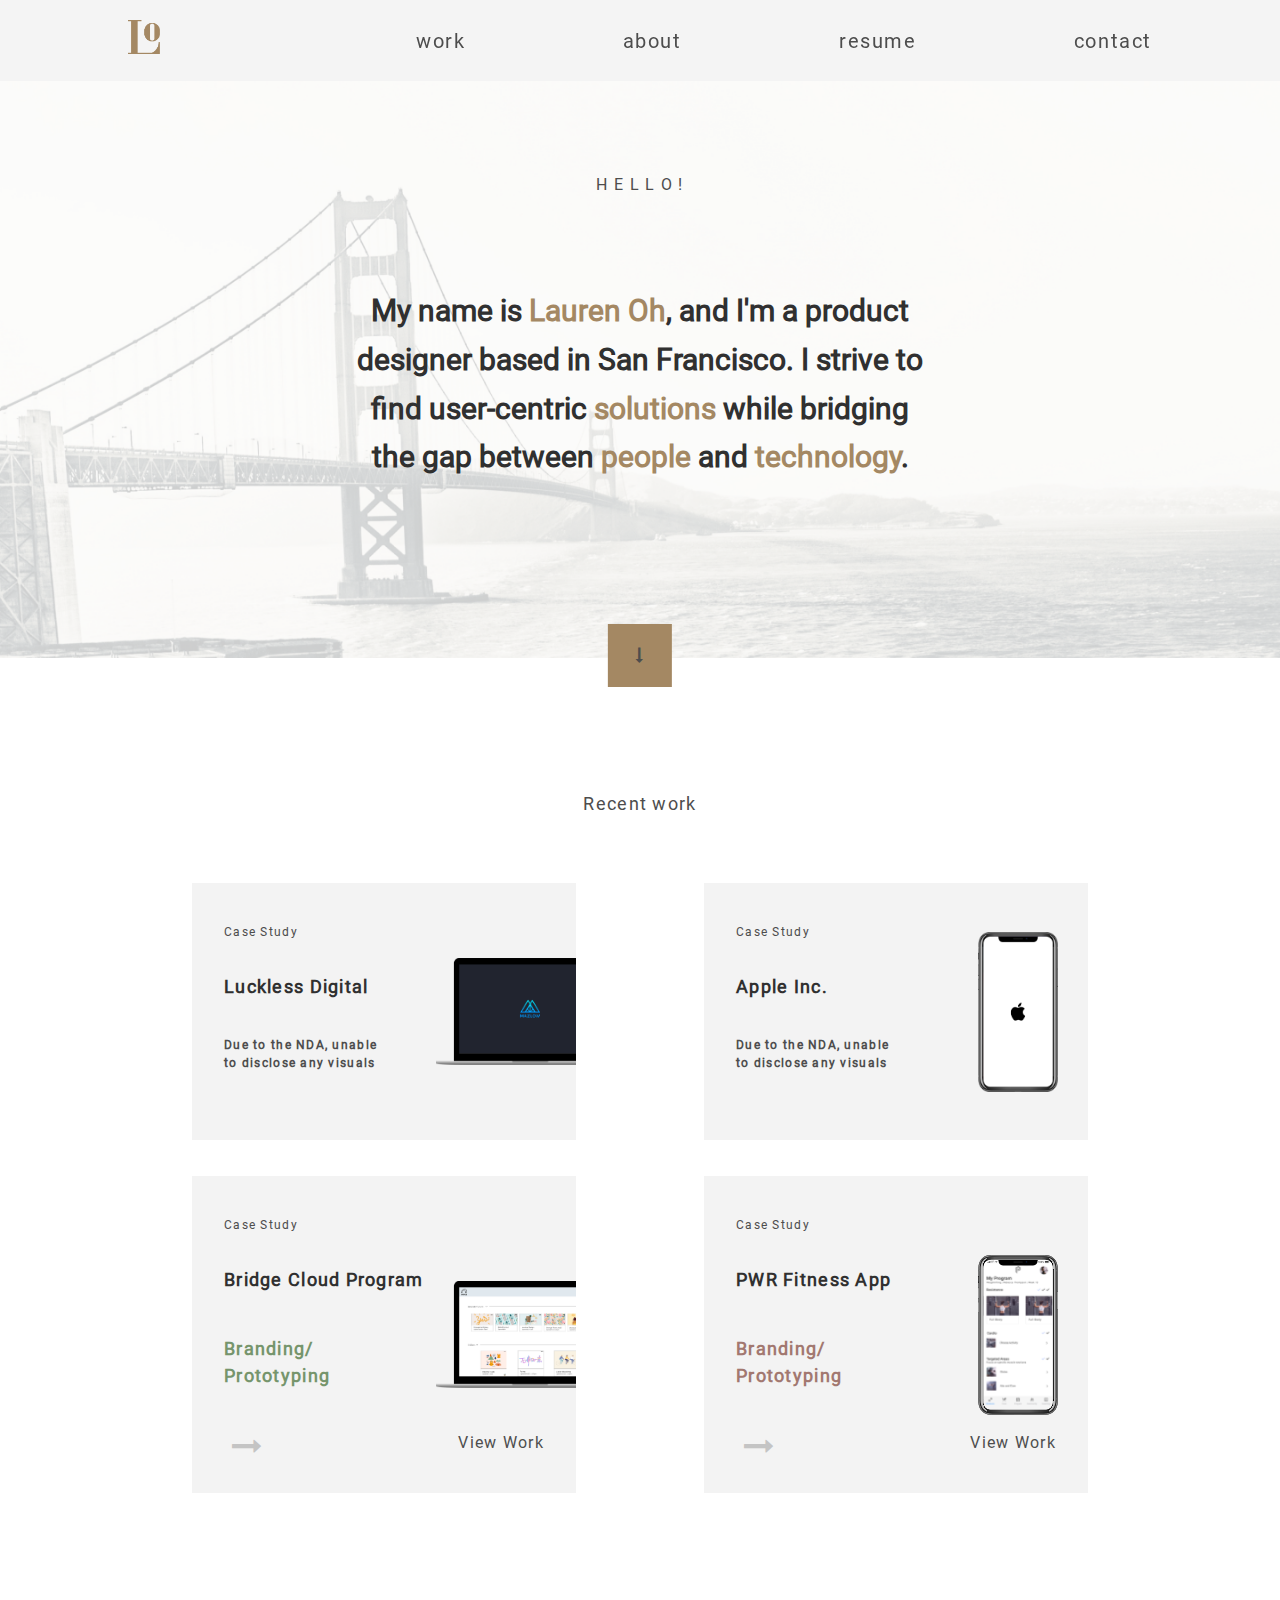
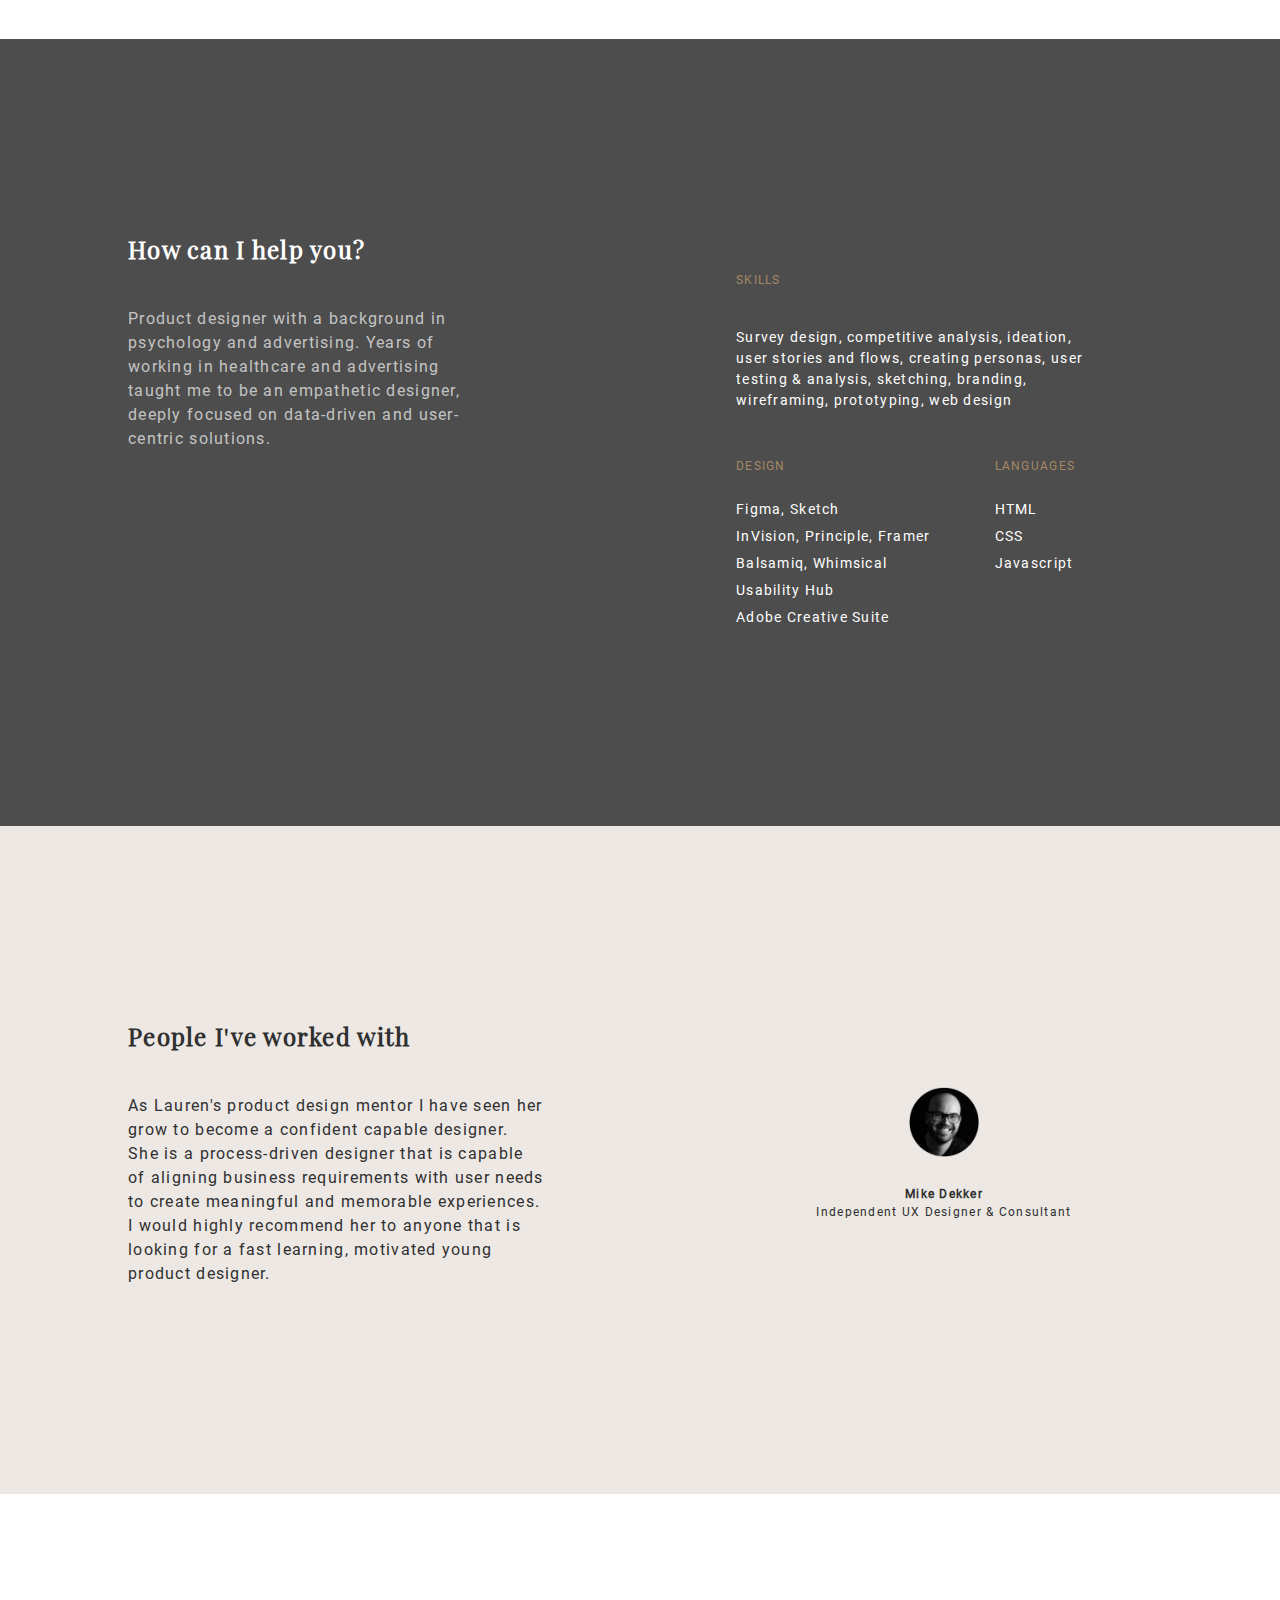
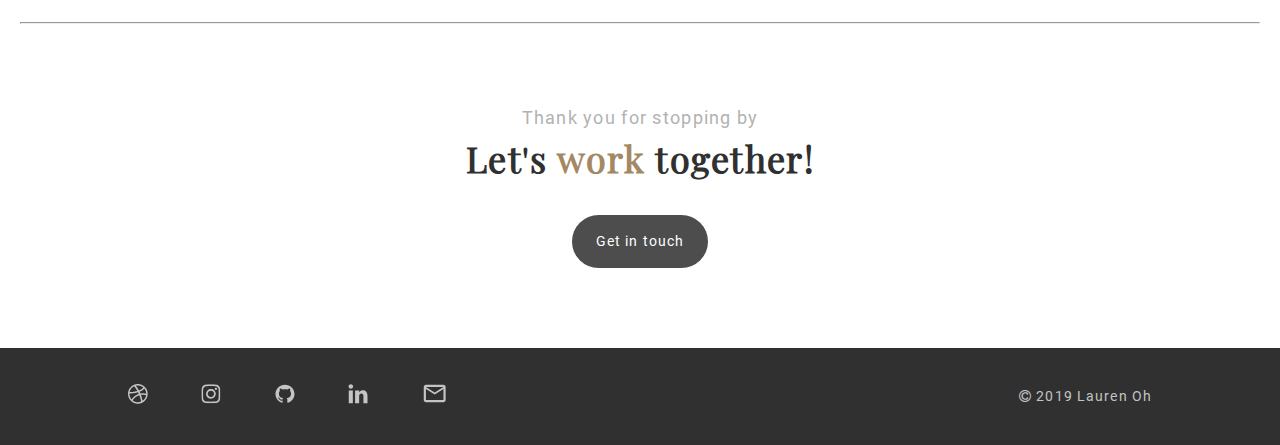
==== commit cf471b01: "work update" ====
--- a/index.html
+++ b/index.html
@@ -59,7 +59,7 @@
       <div class="navbar-section">
         <a href="/index.html#work" class="navbar-word navbar-work">work</a>
         <a href="/about-me.html" class="navbar-word">about</a>
-        <a href="https://drive.google.com/file/d/1Kkj6wcuo2KZPsmFwVbQT-AN4ywrLb2QT/view?usp=sharing" target="_blank" class="navbar-word">resume</a>
+        <a href="https://drive.google.com/file/d/1LBkXa7-V3px9K2DaL-SZMXsJChMiCdIU/view?usp=sharing" target="_blank" class="navbar-word">resume</a>
         <a href="/contact.html" class="navbar-word">contact</a>
       </div>
     </div>
@@ -86,7 +86,49 @@
     <div>Recent work</div>
     <!--<div><i class="fa fa-long-arrow-down recent-arrow" aria-hidden="true"></i></div>-->
   </div>
+
+
   <div class="case-study-container">
+
+    <div class="case-study-box3 animated fadeInLeft fade-cs" onclick="viewBridge()">
+      <div>
+        <h1 class="case-study">Case Study</h1><br>
+        <h2 class="case-study-name">Luckless Digital</h2><br>
+        <p class="case-study-type3">Due to the NDA, unable<br> to disclose any visuals</p><br>
+        <!--<div class="view-work">
+          <i class="fa fa-long-arrow-right large-arrow-right" aria-hidden="true"></i>
+          <a href="/project3.html">View Work</a>
+        </div>-->
+      </div>
+    </div>
+
+    <div class="case-study-box4 animated fadeInLeft fade-cs" onclick="viewPwr()">
+      <div>
+        <h1 class="case-study">Case Study</h1><br>
+        <h2 class="case-study-name">Apple Inc.</h2><br>
+        <p class="case-study-type3">Due to the NDA, unable<br> to disclose any visuals</p><br>
+        <!--<div class="view-work">
+          <i class="fa fa-long-arrow-right large-arrow-right" aria-hidden="true"></i>
+          <a href="/project3.html">View Work</a>
+        </div>-->
+      </div>
+    </div>
+
+  </div>
+
+  <div class="case-study-container">
+
+    <div class="case-study-box animated fadeInLeft fade-cs" onclick="viewBridge()">
+      <div>
+        <h1 class="case-study">Case Study</h1><br>
+        <h2 class="case-study-name">Bridge Cloud Program</h2><br>
+        <p class="case-study-type1">Branding/<br>Prototyping</p><br>
+        <div class="view-work">
+          <i class="fa fa-long-arrow-right large-arrow-right" aria-hidden="true"></i>
+          <a href="/project.html">View Work</a>
+        </div>
+      </div>
+    </div>
 
     <div class="case-study-box2 animated fadeInLeft fade-cs" onclick="viewPwr()">
       <div>
@@ -100,20 +142,9 @@
       </div>
     </div>
 
-
-    <div class="case-study-box animated fadeInLeft fade-cs" onclick="viewBridge()">
-      <div>
-        <h1 class="case-study">Case Study</h1><br>
-        <h2 class="case-study-name">Bridge Cloud Program</h2><br>
-        <p class="case-study-type1">Branding/<br>Prototyping</p><br>
-        <div class="view-work">
-          <i class="fa fa-long-arrow-right large-arrow-right" aria-hidden="true"></i>
-          <a href="/project.html">View Work</a>
-        </div>
-      </div>
-    </div>
-
-  </div>
+  </div>
+
+
 </section>
 
   <section class="main-container skills-container skills-info">
--- a/styles/main.css
+++ b/styles/main.css
@@ -275,7 +275,7 @@
   margin-right: auto;
 }
 
-.case-study-box:hover, .case-study-box2:hover {
+.case-study-box:hover, .case-study-box2:hover, .case-study-box3:hover {
   cursor: pointer;
   background-color: #e6e6e6;
   transition: background-color .125s;
@@ -296,6 +296,36 @@
   background-size: 80px;
 }
 
+.case-study-box3 {
+  margin-top: 1.125rem;
+  margin-bottom: 1.125rem;
+  padding: 2rem 2rem;
+  background-color: #f3f3f3;
+  background-image: url("../images/mazlow-dashboard.png");
+  background-position: right;
+  background-repeat: no-repeat;
+  background-size: 140px;
+  width: 100%;
+  max-width: 20rem;
+  margin-left: auto;
+  margin-right: auto;
+}
+
+.case-study-box4 {
+  margin-top: 1.125rem;
+  margin-bottom: 1.125rem;
+  padding: 2rem 2rem;
+  background-color: #f3f3f3;
+  background-image: url("../images/apple-mobile.png");
+  background-position: right 30px center;
+  background-repeat: no-repeat;
+  width: 100%;
+  max-width: 20rem;
+  margin-left: auto;
+  margin-right: auto;
+  background-size: 80px;
+}
+
 .case-study {
   color: #4d4d4d;
   font-size: .75rem;
@@ -320,6 +350,12 @@
   font-size: 1.125rem;
 }
 
+.case-study-type3 {
+  color: #4d4d4d;
+  font-weight: bold;
+  font-size: .75rem;
+}
+
 .large-arrow-right {
   color: #c4c4c4;
   font-size: 1.875rem;
@@ -330,7 +366,6 @@
   display:flex;
   justify-content: space-between;
 }
-
 
 
 .skills-container {
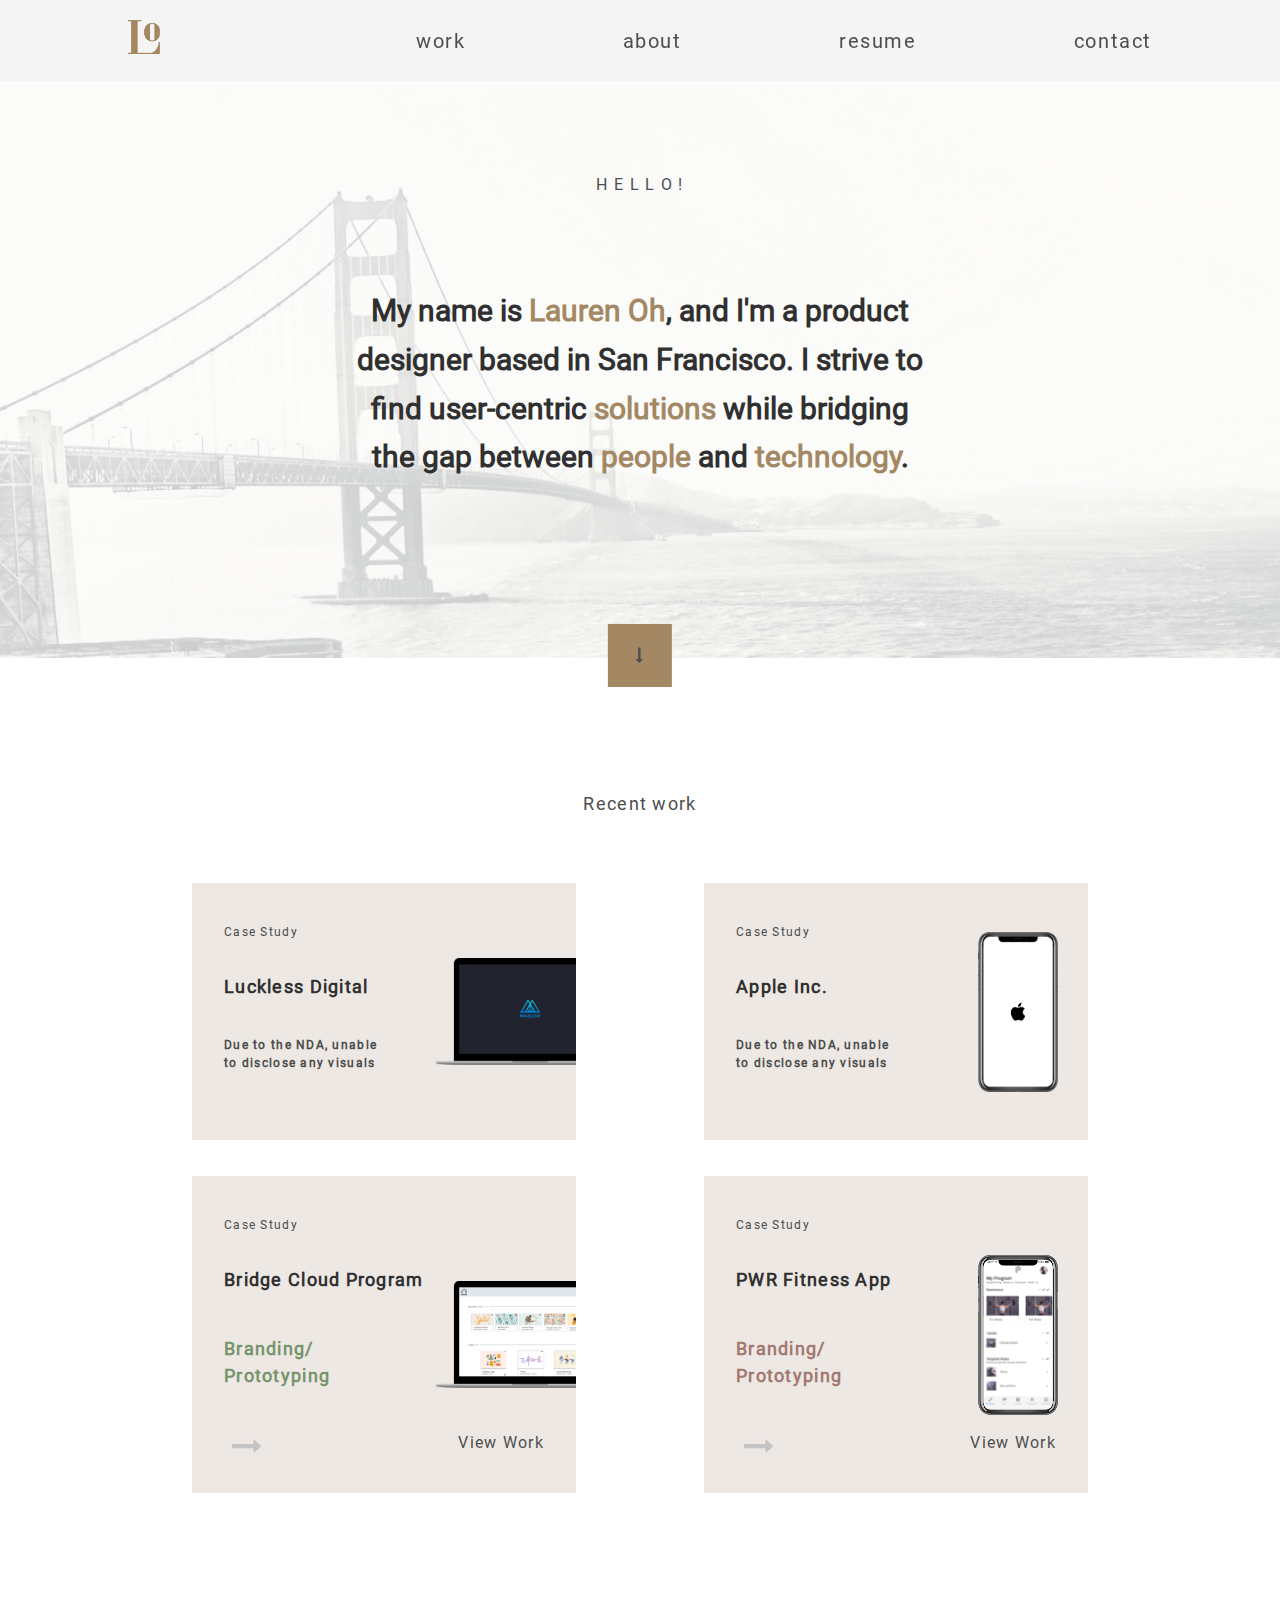
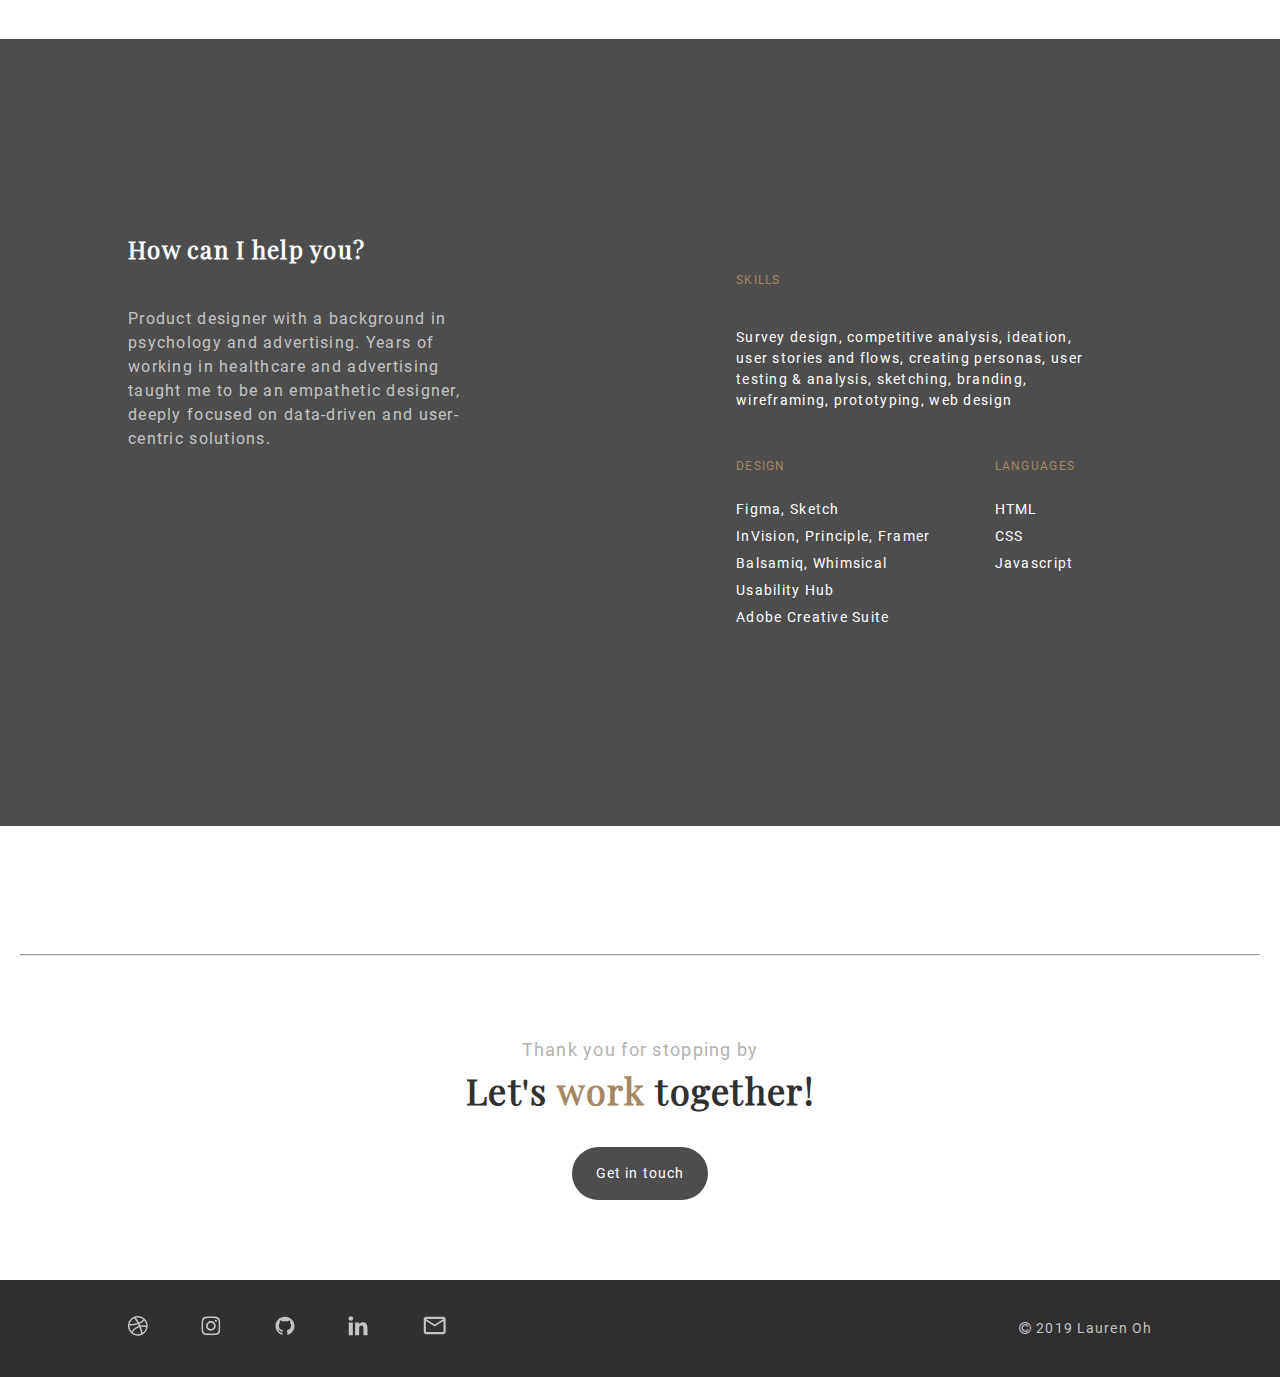
==== commit 5b07eaab: "case study box color" ====
--- a/index.html
+++ b/index.html
@@ -59,7 +59,7 @@
       <div class="navbar-section">
         <a href="/index.html#work" class="navbar-word navbar-work">work</a>
         <a href="/about-me.html" class="navbar-word">about</a>
-        <a href="https://drive.google.com/file/d/1LBkXa7-V3px9K2DaL-SZMXsJChMiCdIU/view?usp=sharing" target="_blank" class="navbar-word">resume</a>
+        <a href="https://drive.google.com/file/d/195ZMM4ul_InVPA6AM3wJzt1GOAN1hCLV/view?usp=sharing" target="_blank" class="navbar-word">resume</a>
         <a href="/contact.html" class="navbar-word">contact</a>
       </div>
     </div>
@@ -90,7 +90,7 @@
 
   <div class="case-study-container">
 
-    <div class="case-study-box3 animated fadeInLeft fade-cs" onclick="viewBridge()">
+    <div class="case-study-box3 animated fadeInLeft fade-cs">
       <div>
         <h1 class="case-study">Case Study</h1><br>
         <h2 class="case-study-name">Luckless Digital</h2><br>
@@ -102,7 +102,7 @@
       </div>
     </div>
 
-    <div class="case-study-box4 animated fadeInLeft fade-cs" onclick="viewPwr()">
+    <div class="case-study-box4 animated fadeInLeft fade-cs">
       <div>
         <h1 class="case-study">Case Study</h1><br>
         <h2 class="case-study-name">Apple Inc.</h2><br>
@@ -186,21 +186,6 @@
     </div>
   </section>
 
-  <section class="main-container mentor-container">
-    <div class="mentor-box">
-      <div class="mentor-text-alignment">
-        <h1 class="mentor-review">People I've worked with</h1><br>
-        <p class="mentor-sentences">As Lauren's product design mentor I have seen her grow to become a confident capable designer. She is a process-driven designer that is capable of aligning business requirements with user needs to create meaningful and memorable experiences. I would highly recommend her to anyone that is looking for a fast learning, motivated young product designer.</p>
-      </div>
-      <div class="mentor-image-container flex-1">
-        <div class="mentor-image-items">
-          <img class="mentor-picture" src="images/mentor-picture.jpg" alt="mentor-picture" width="70" height="70">
-          <p><span class="font-bold">Mike Dekker</span><br>Independent UX Designer & Consultant</p>
-        </div>
-      </div>
-    </div>
-  </section>
-
 
 
   <hr class="final-line grey-line">
--- a/styles/main.css
+++ b/styles/main.css
@@ -264,7 +264,7 @@
   margin-top: 1.125rem;
   margin-bottom: 1.125rem;
   padding: 2rem 2rem;
-  background-color: #f3f3f3;
+  background: rgba(194, 178, 164, 0.3);
   background-image: url("../images/cut-dashboard.png");
   background-position: right;
   background-repeat: no-repeat;
@@ -285,7 +285,7 @@
   margin-top: 1.125rem;
   margin-bottom: 1.125rem;
   padding: 2rem 2rem;
-  background-color: #f3f3f3;
+  background: rgba(194, 178, 164, 0.3);
   background-image: url("../images2/mobile-dashboard.svg");
   background-position: right 30px center;
   background-repeat: no-repeat;
@@ -300,7 +300,7 @@
   margin-top: 1.125rem;
   margin-bottom: 1.125rem;
   padding: 2rem 2rem;
-  background-color: #f3f3f3;
+  background: rgba(194, 178, 164, 0.3);
   background-image: url("../images/mazlow-dashboard.png");
   background-position: right;
   background-repeat: no-repeat;
@@ -315,7 +315,7 @@
   margin-top: 1.125rem;
   margin-bottom: 1.125rem;
   padding: 2rem 2rem;
-  background-color: #f3f3f3;
+  background: rgba(194, 178, 164, 0.3);
   background-image: url("../images/apple-mobile.png");
   background-position: right 30px center;
   background-repeat: no-repeat;
@@ -510,75 +510,6 @@
   }
 }
 
-.mentor-container {
-  background-color: #C2B2A4;
-  background: rgba(194, 178, 164, 0.3);
-  color: #303030;
-  padding: 8rem 1.25rem;
-}
-
-@media only screen and (min-width: 768px) {
-  .mentor-container {
-  padding: 12rem 1.25rem;
-  }
-}
-
-.mentor-box {
-  max-width: 64rem;
-  margin-left: auto;
-  margin-right: auto;
-  display: flex;
-  flex-direction: column;
-}
-
-@media only screen and (min-width: 768px) {
-  .mentor-box {
-  flex-direction: row;
-  }
-}
-
-.mentor-text-alignment {
-  flex: 1 1 0%;
-}
-
-@media only screen and (min-width: 1024px) {
-  .mentor-text-alignment {
-    padding-right: 12rem;
-  }
-}
-
-.mentor-review {
-  color: #303030;
-  font-family: PlayfairDisplay;
-  font-weight: bold;
-  font-size: 1.5rem;
-  margin: 0rem;
-}
-
-.mentor-sentences {
-  letter-spacing: .08em;
-  font-size: 1rem;
-}
-
-.mentor-image-container {
-  display: flex;
-  justify-content: space-around;
-}
-
-.mentor-image-items {
-  margin-top: 2.5rem;
-  margin-bottom: 2.5rem;
-  font-size: .75rem;
-  text-align: center;
-  display: flex;
-  justify-content: center;
-  align-items: center;
-  flex-direction: column;
-}
-
-.mentor-picture {
-  margin-bottom: 1rem;
-}
 
 .line-margin {
   margin: 2.5rem 1.25rem 0rem 1.25rem;
--- a/styles/about-me.css
+++ b/styles/about-me.css
@@ -142,3 +142,8 @@
     padding-right: 0;
   }
 }
+
+
+.paragraph-margin-bottom {
+  margin-bottom: 20px;
+}
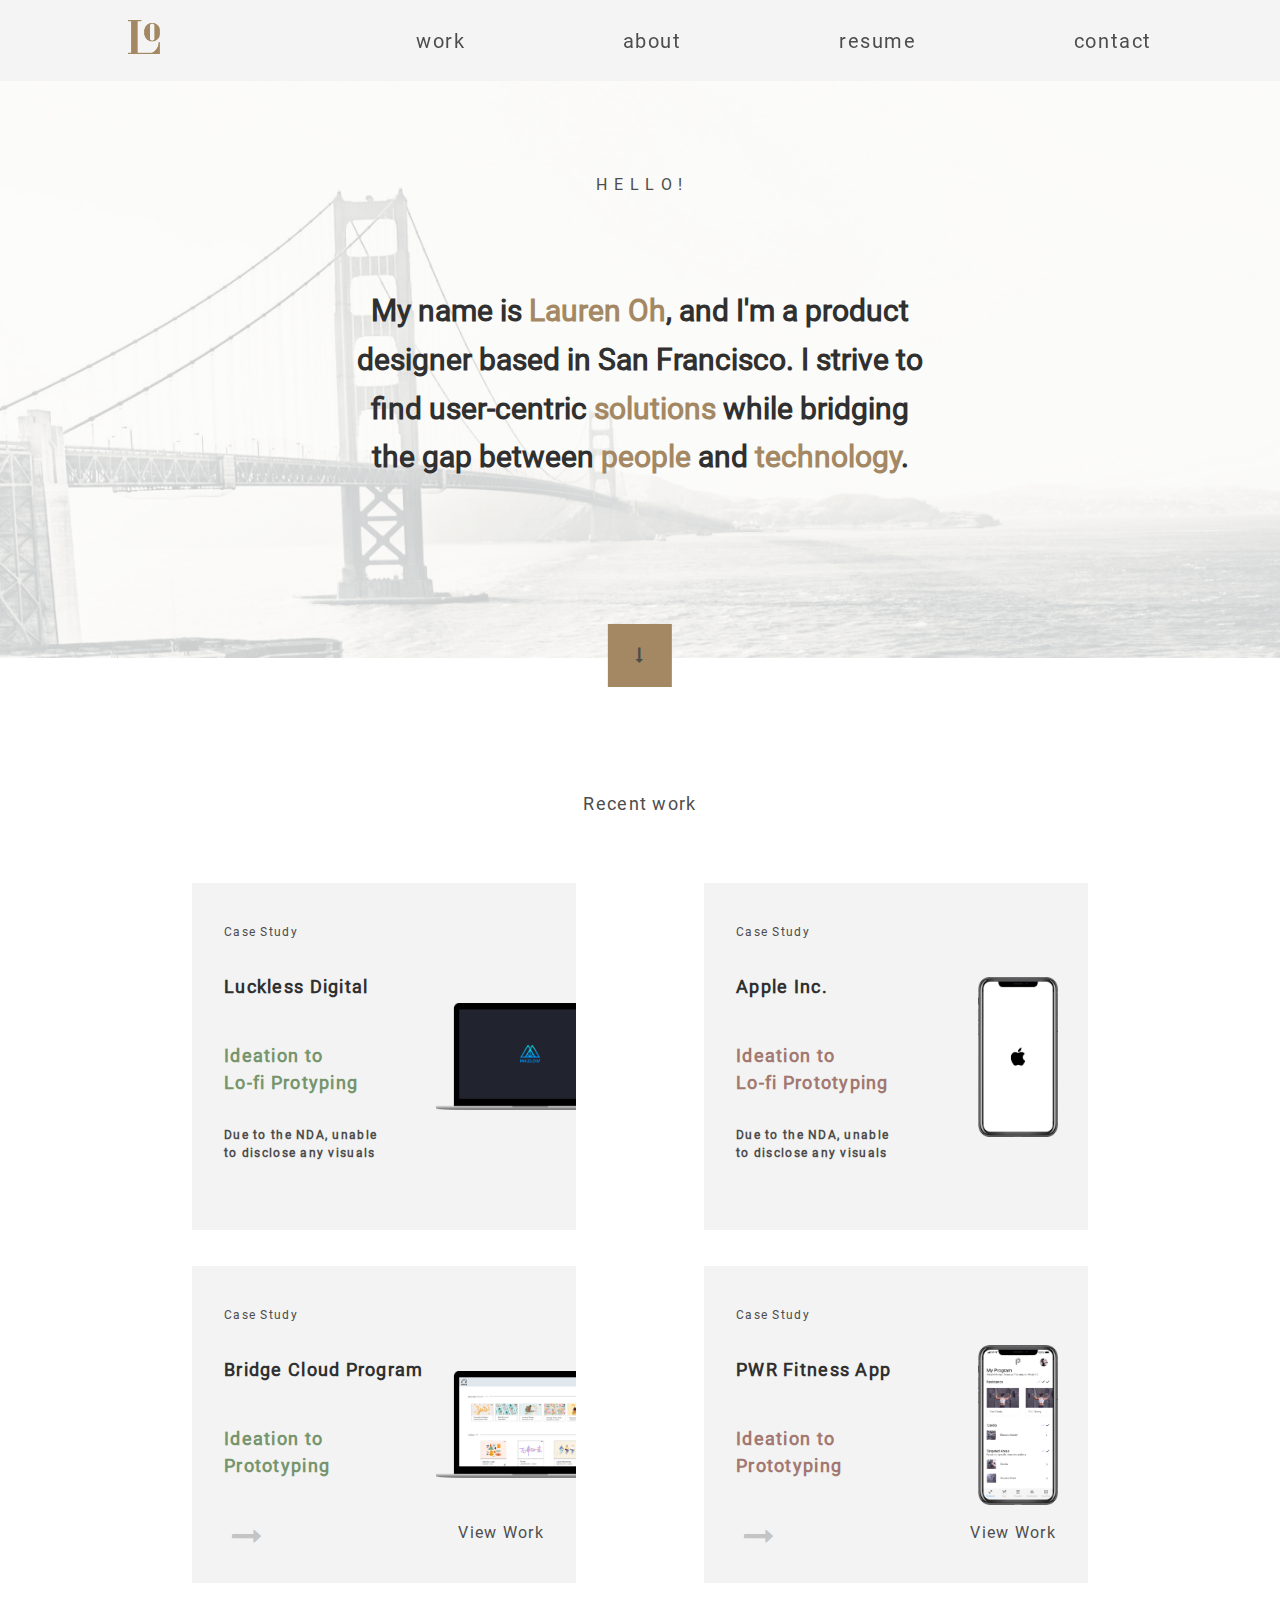
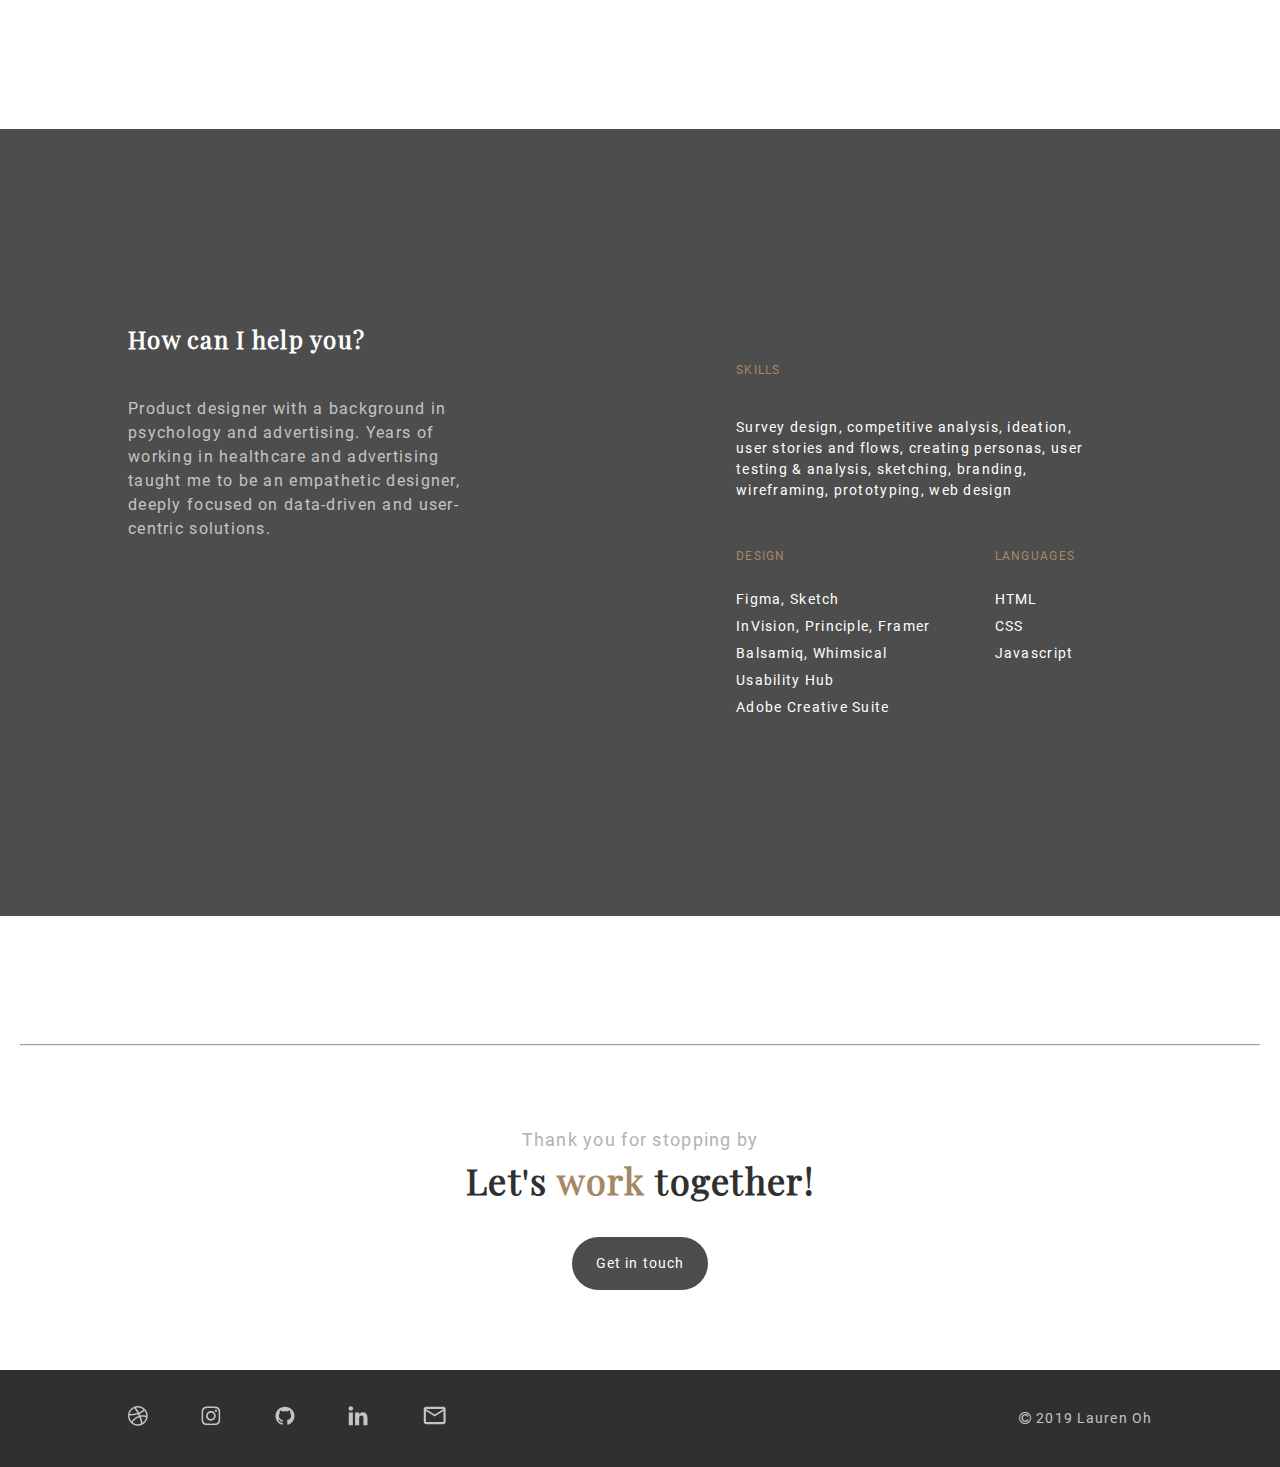
==== commit 7930c4e6: "cs box layout" ====
--- a/index.html
+++ b/index.html
@@ -94,6 +94,7 @@
       <div>
         <h1 class="case-study">Case Study</h1><br>
         <h2 class="case-study-name">Luckless Digital</h2><br>
+        <p class="case-study-type1">Ideation to<br>Lo-fi Protyping</p>
         <p class="case-study-type3">Due to the NDA, unable<br> to disclose any visuals</p><br>
         <!--<div class="view-work">
           <i class="fa fa-long-arrow-right large-arrow-right" aria-hidden="true"></i>
@@ -106,6 +107,7 @@
       <div>
         <h1 class="case-study">Case Study</h1><br>
         <h2 class="case-study-name">Apple Inc.</h2><br>
+        <p class="case-study-type2">Ideation to<br>Lo-fi Prototyping</p>
         <p class="case-study-type3">Due to the NDA, unable<br> to disclose any visuals</p><br>
         <!--<div class="view-work">
           <i class="fa fa-long-arrow-right large-arrow-right" aria-hidden="true"></i>
@@ -122,7 +124,7 @@
       <div>
         <h1 class="case-study">Case Study</h1><br>
         <h2 class="case-study-name">Bridge Cloud Program</h2><br>
-        <p class="case-study-type1">Branding/<br>Prototyping</p><br>
+        <p class="case-study-type1">Ideation to<br>Prototyping</p><br>
         <div class="view-work">
           <i class="fa fa-long-arrow-right large-arrow-right" aria-hidden="true"></i>
           <a href="/project.html">View Work</a>
@@ -134,7 +136,7 @@
       <div>
         <h1 class="case-study">Case Study</h1><br>
         <h2 class="case-study-name">PWR Fitness App</h2><br>
-        <p class="case-study-type2">Branding/<br> Prototyping</p><br>
+        <p class="case-study-type2">Ideation to<br> Prototyping</p><br>
         <div class="view-work">
           <i class="fa fa-long-arrow-right large-arrow-right" aria-hidden="true"></i>
           <a href="/project2.html">View Work</a>
--- a/styles/main.css
+++ b/styles/main.css
@@ -264,7 +264,7 @@
   margin-top: 1.125rem;
   margin-bottom: 1.125rem;
   padding: 2rem 2rem;
-  background: rgba(194, 178, 164, 0.3);
+  background-color: #f3f3f3;
   background-image: url("../images/cut-dashboard.png");
   background-position: right;
   background-repeat: no-repeat;
@@ -285,8 +285,8 @@
   margin-top: 1.125rem;
   margin-bottom: 1.125rem;
   padding: 2rem 2rem;
-  background: rgba(194, 178, 164, 0.3);
-  background-image: url("../images2/mobile-dashboard.svg");
+  background-color: #f3f3f3;
+  background-image: url("../images2/mobile-dashboard2.png");
   background-position: right 30px center;
   background-repeat: no-repeat;
   width: 100%;
@@ -300,7 +300,7 @@
   margin-top: 1.125rem;
   margin-bottom: 1.125rem;
   padding: 2rem 2rem;
-  background: rgba(194, 178, 164, 0.3);
+  background-color: #f3f3f3;
   background-image: url("../images/mazlow-dashboard.png");
   background-position: right;
   background-repeat: no-repeat;
@@ -315,7 +315,7 @@
   margin-top: 1.125rem;
   margin-bottom: 1.125rem;
   padding: 2rem 2rem;
-  background: rgba(194, 178, 164, 0.3);
+  background-color: #f3f3f3;
   background-image: url("../images/apple-mobile.png");
   background-position: right 30px center;
   background-repeat: no-repeat;
@@ -352,6 +352,7 @@
 
 .case-study-type3 {
   color: #4d4d4d;
+  margin-top: 1.875rem;
   font-weight: bold;
   font-size: .75rem;
 }
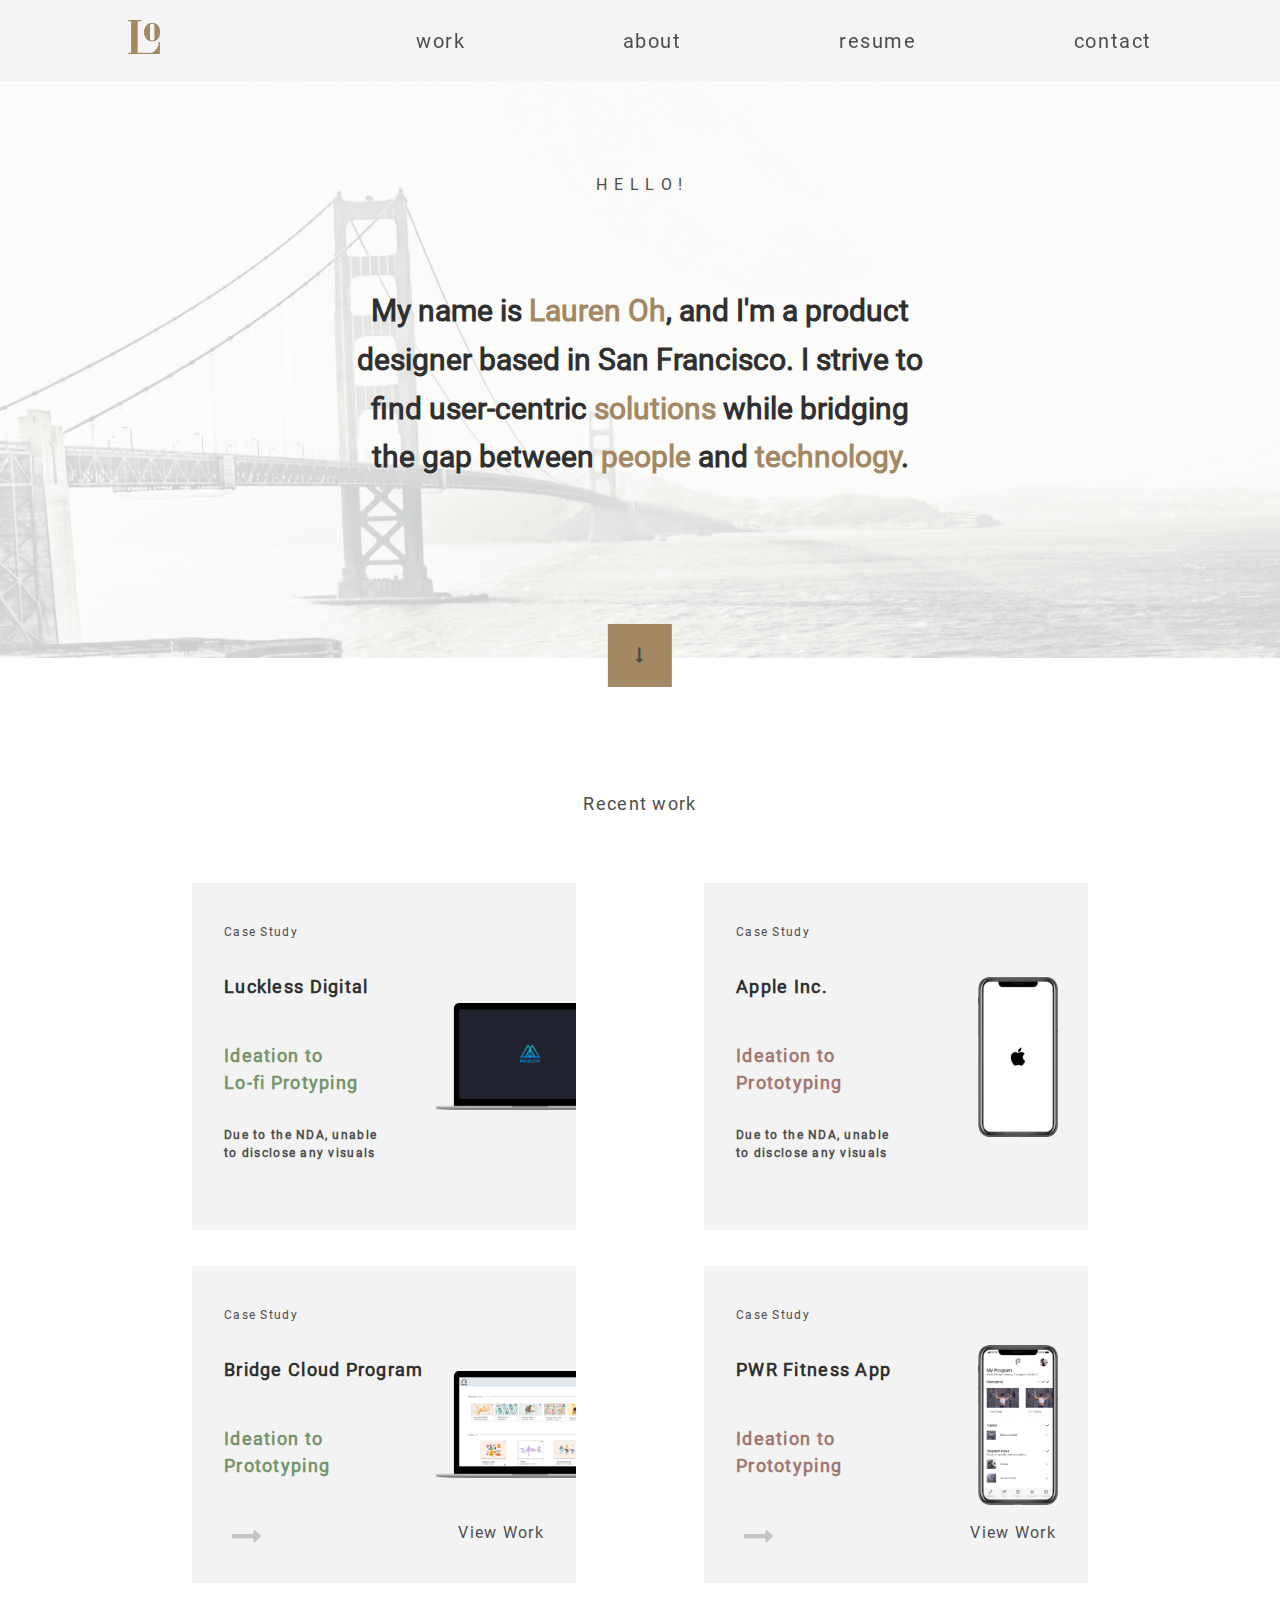
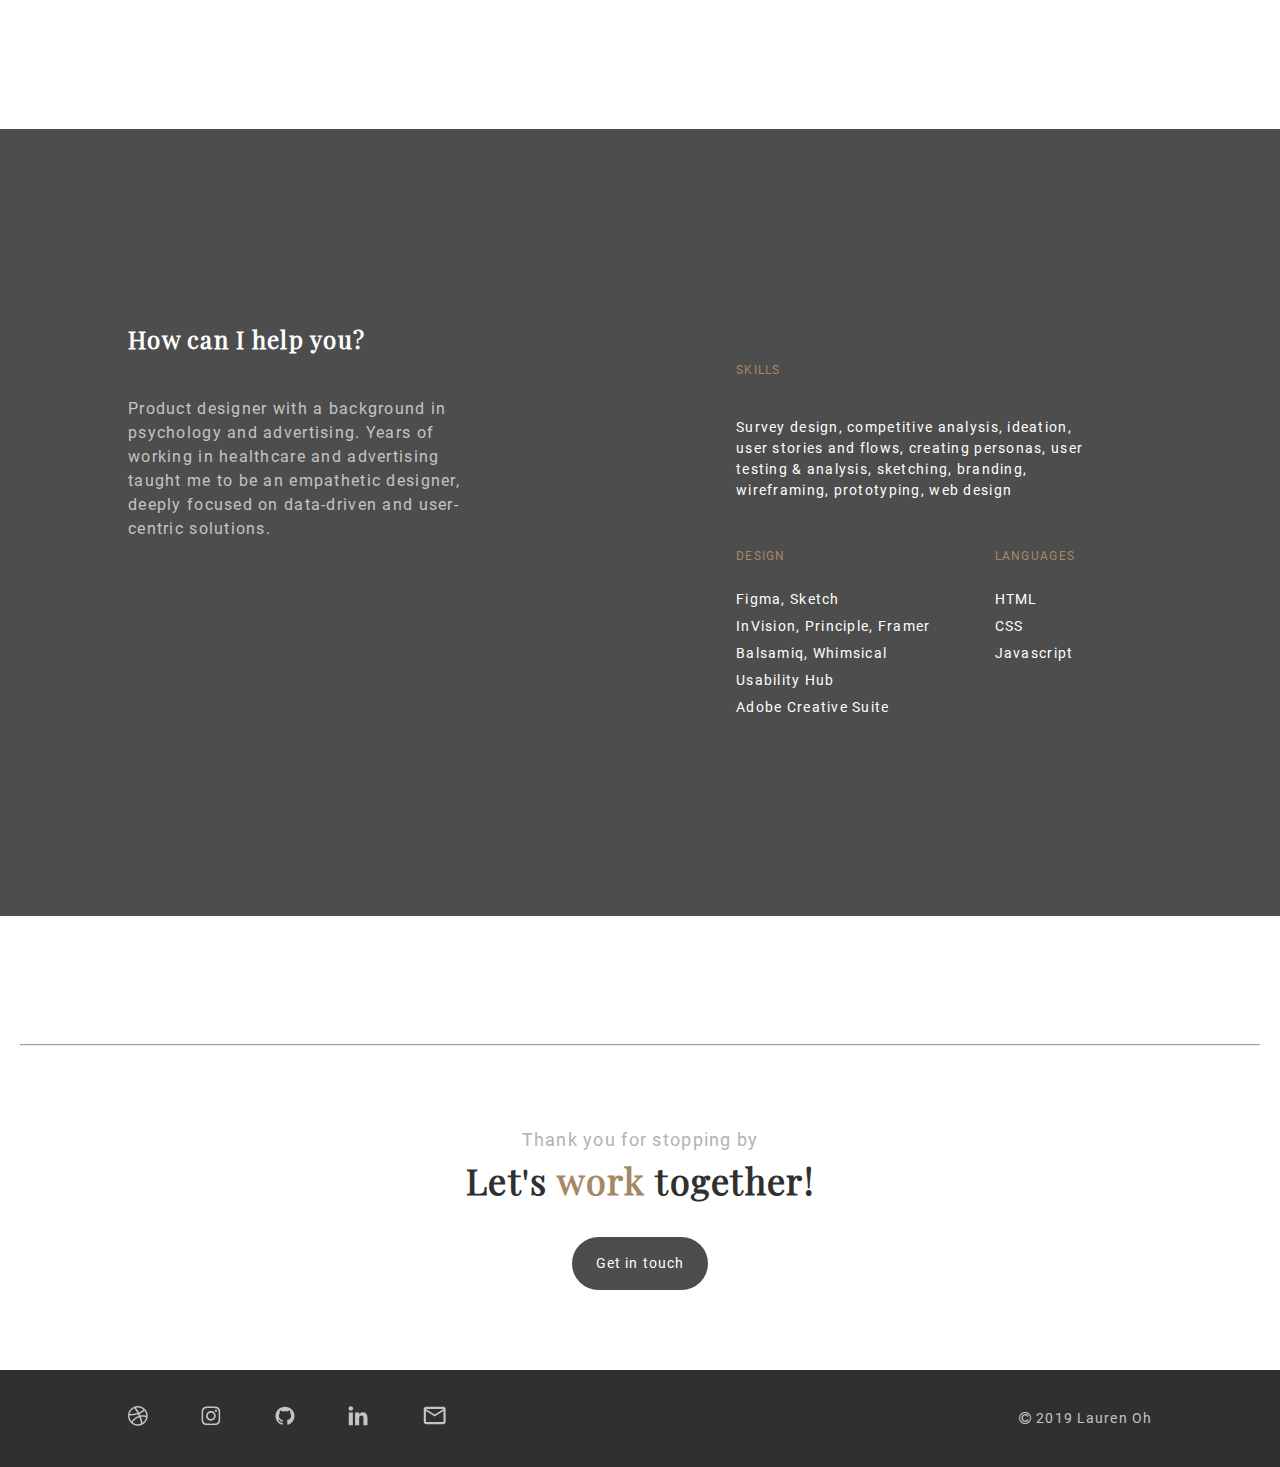
==== commit 02d06870: "apple cs" ====
--- a/index.html
+++ b/index.html
@@ -107,7 +107,7 @@
       <div>
         <h1 class="case-study">Case Study</h1><br>
         <h2 class="case-study-name">Apple Inc.</h2><br>
-        <p class="case-study-type2">Ideation to<br>Lo-fi Prototyping</p>
+        <p class="case-study-type2">Ideation to<br>Prototyping</p>
         <p class="case-study-type3">Due to the NDA, unable<br> to disclose any visuals</p><br>
         <!--<div class="view-work">
           <i class="fa fa-long-arrow-right large-arrow-right" aria-hidden="true"></i>
